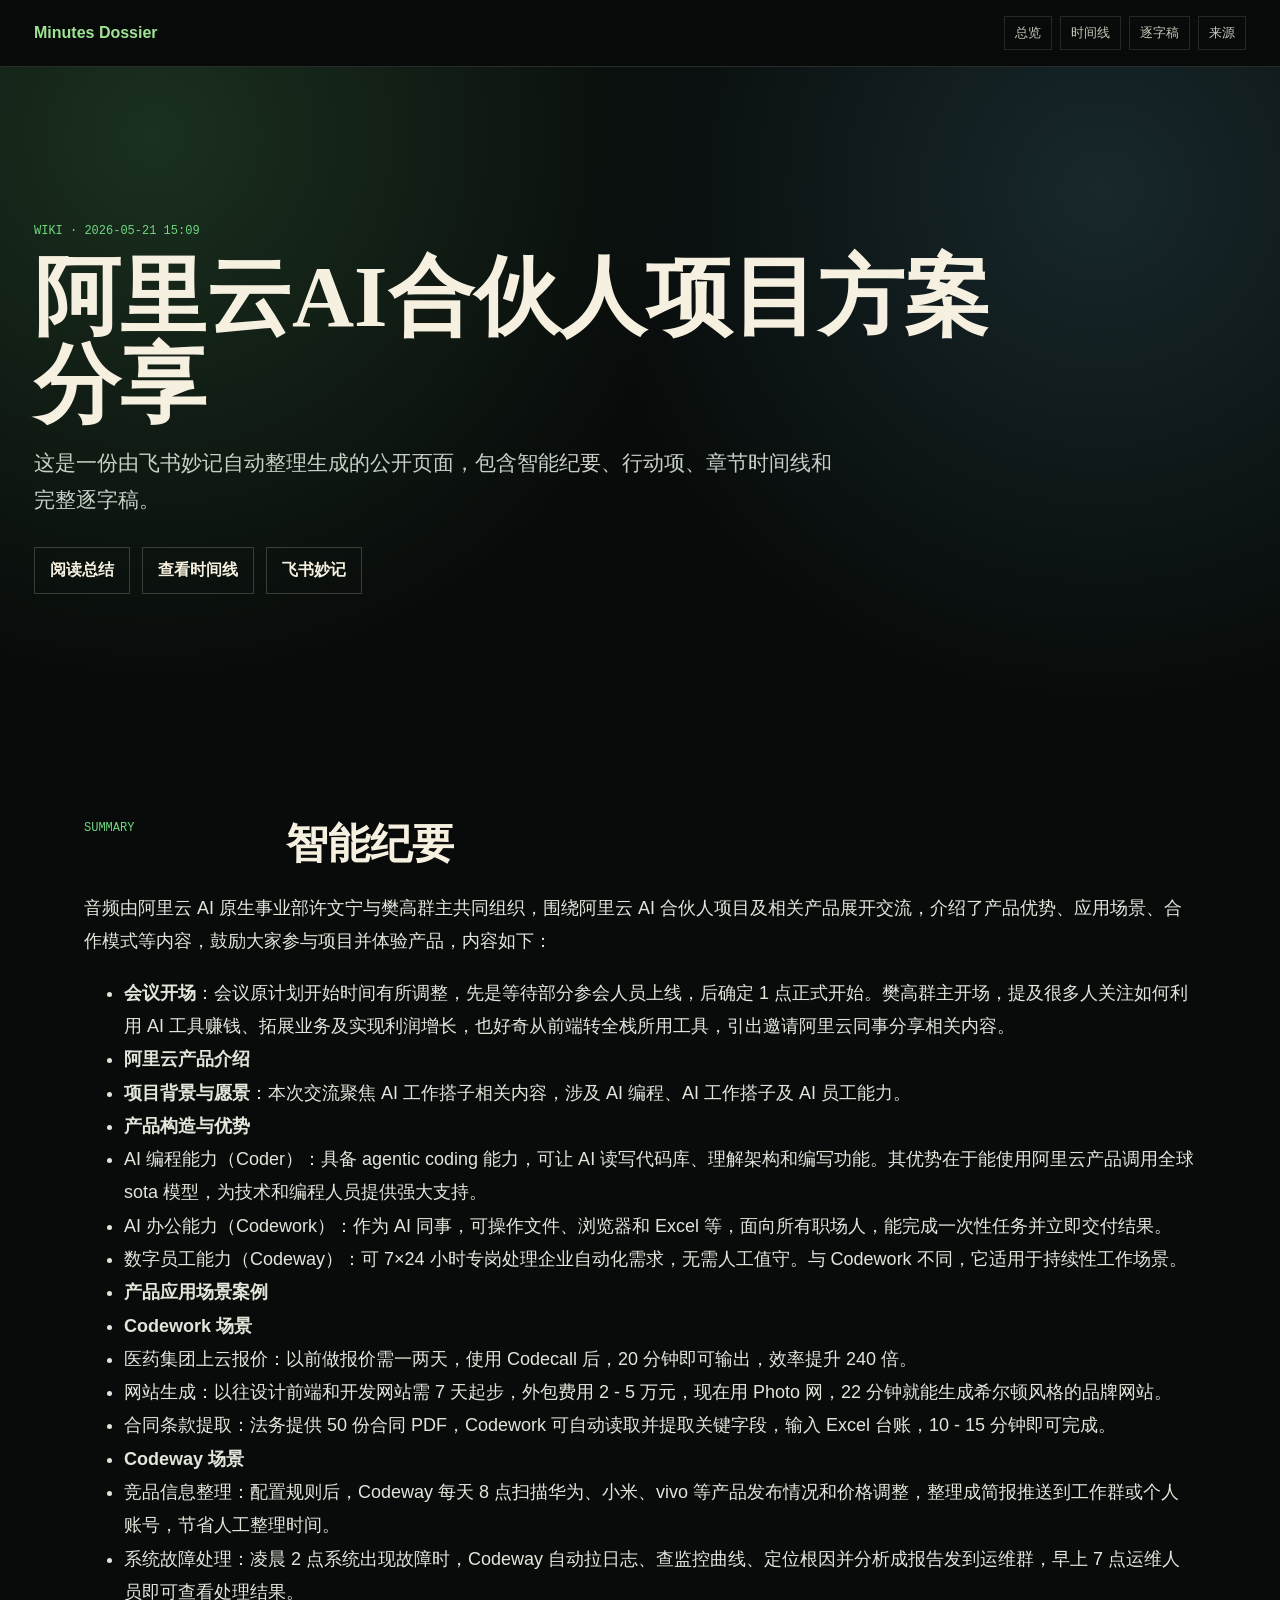
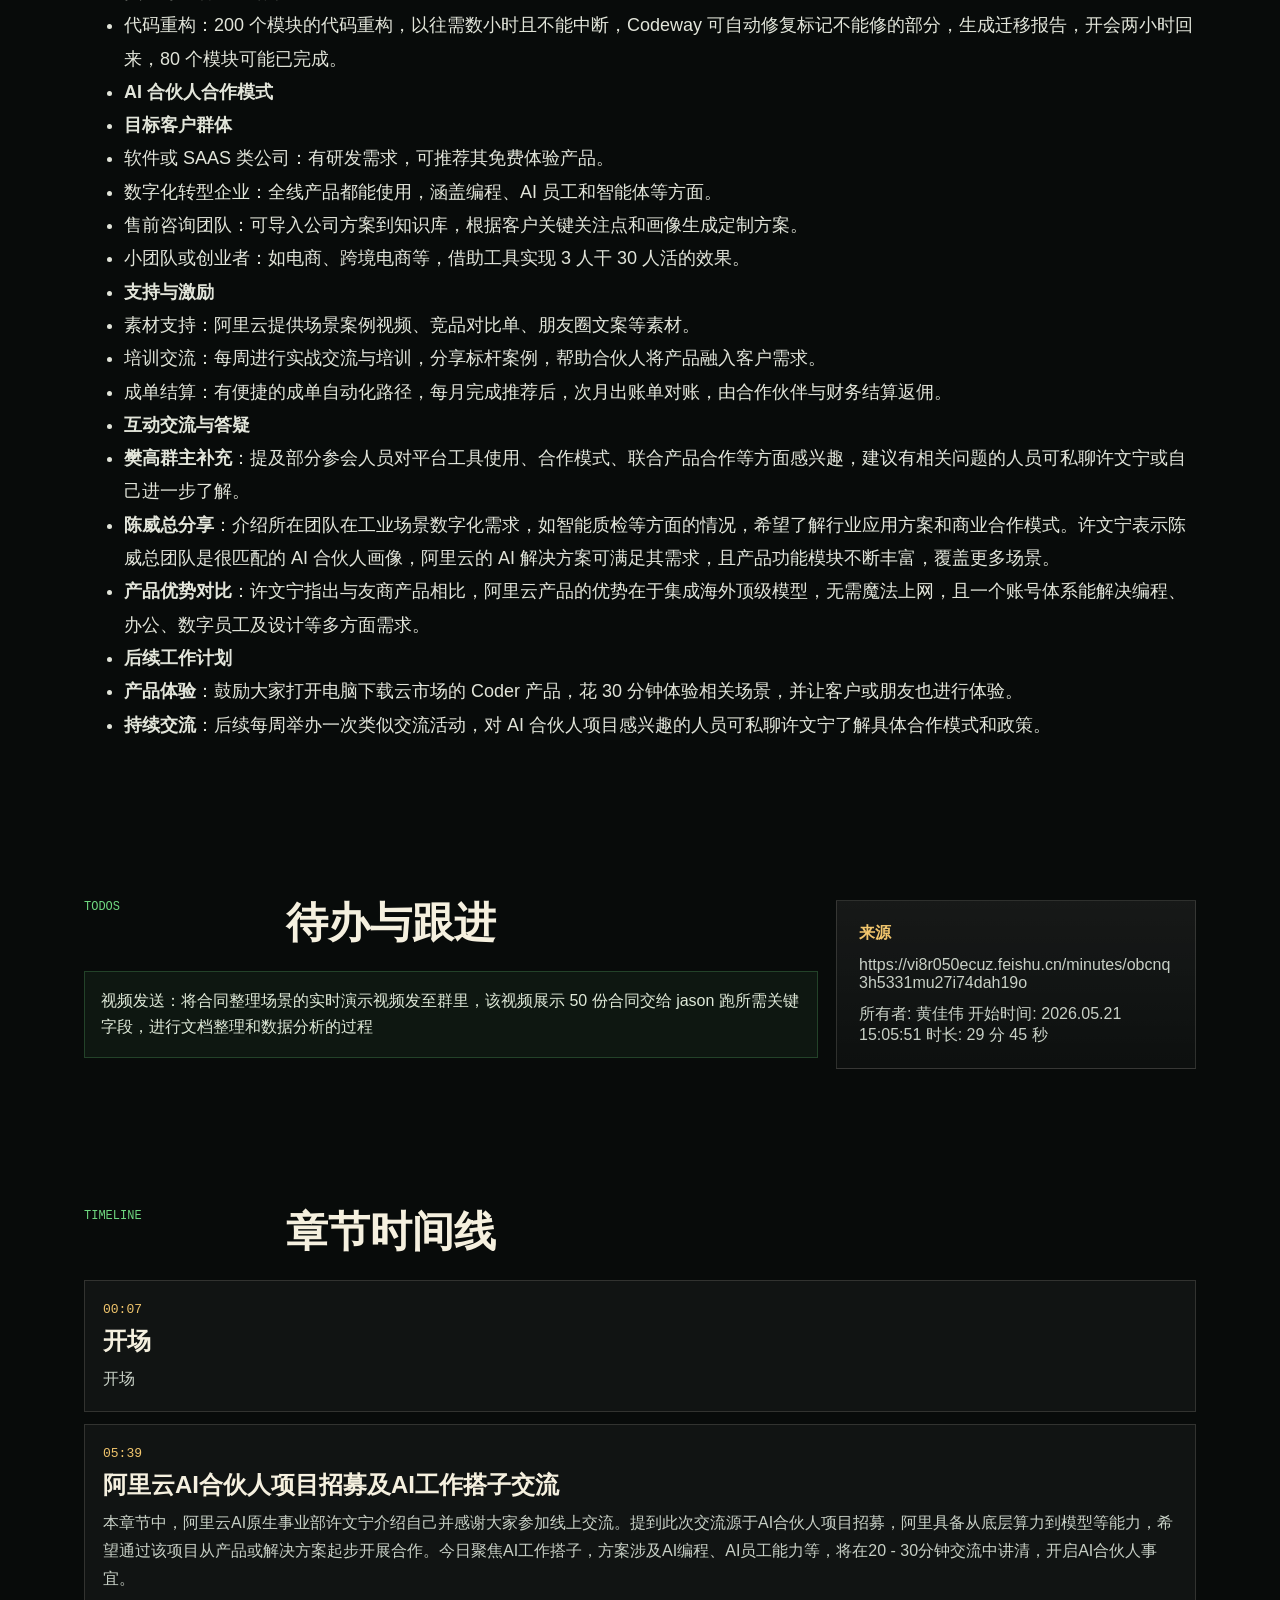
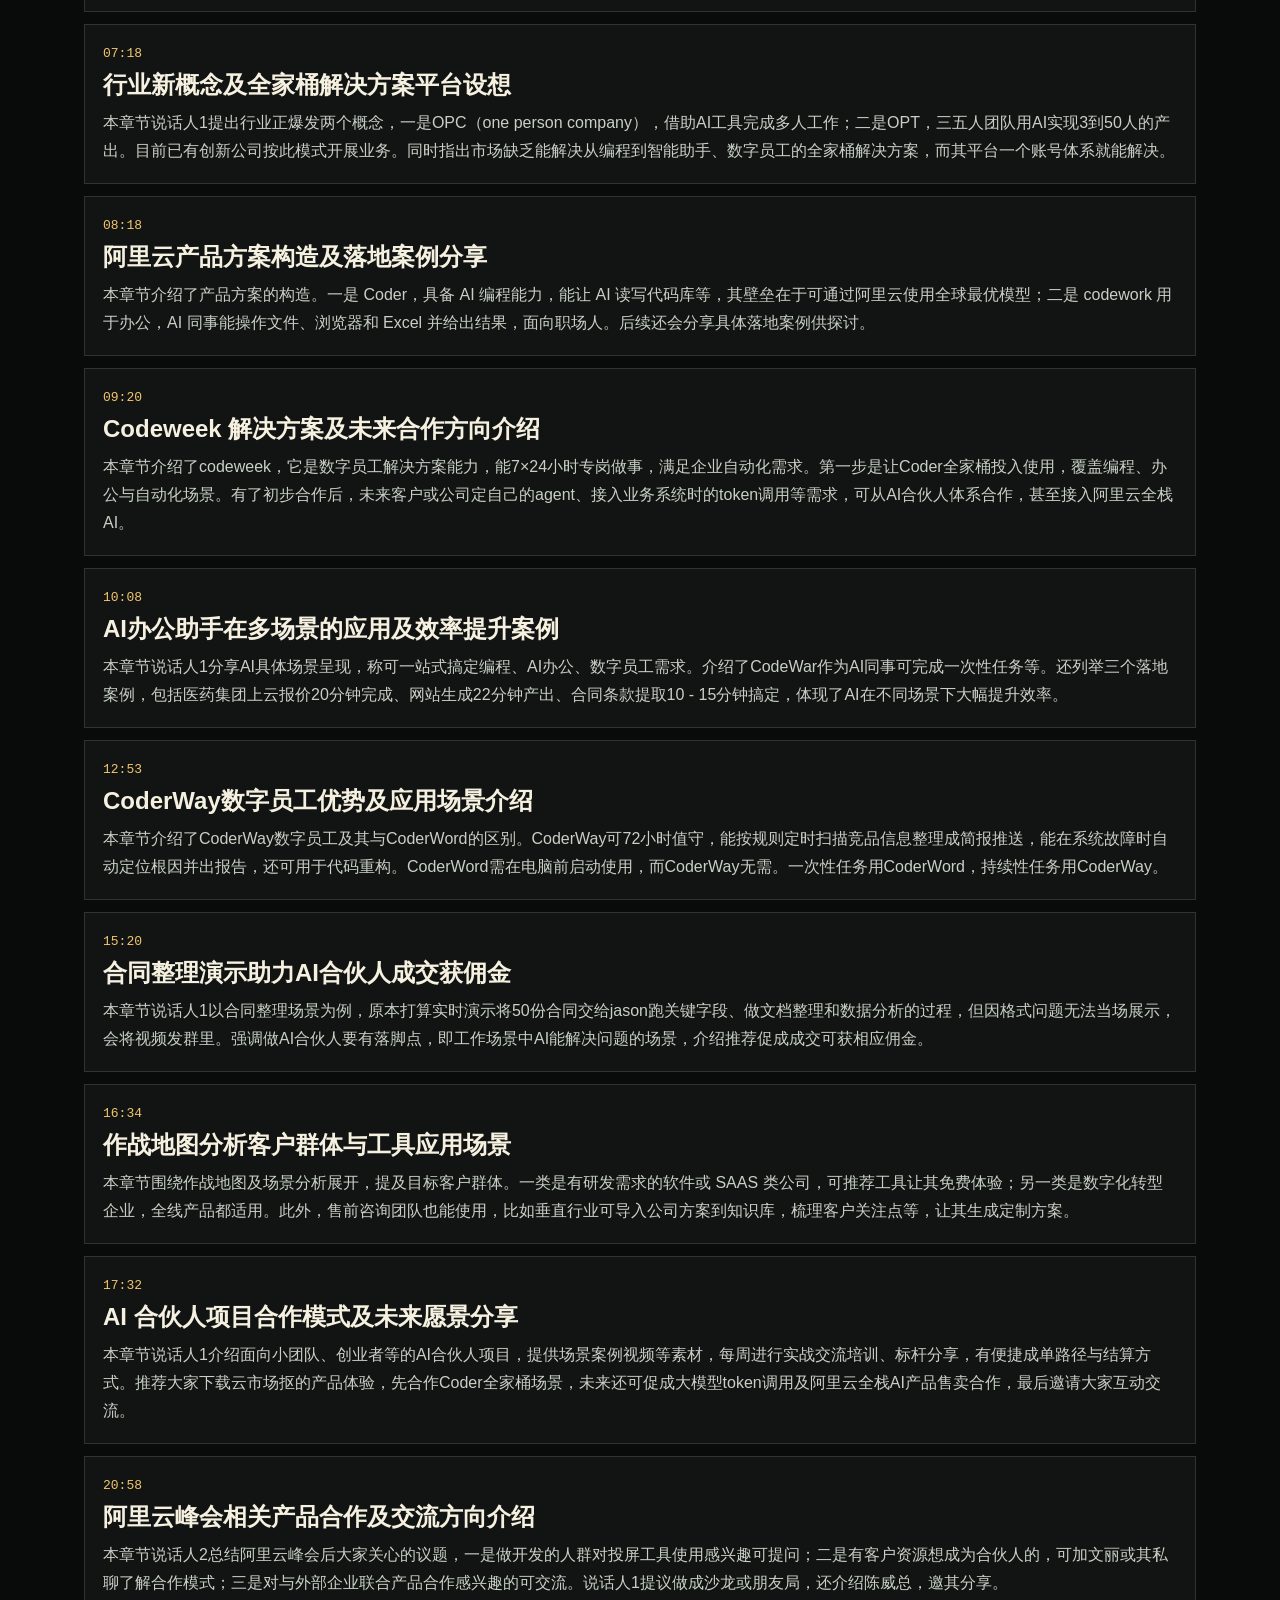
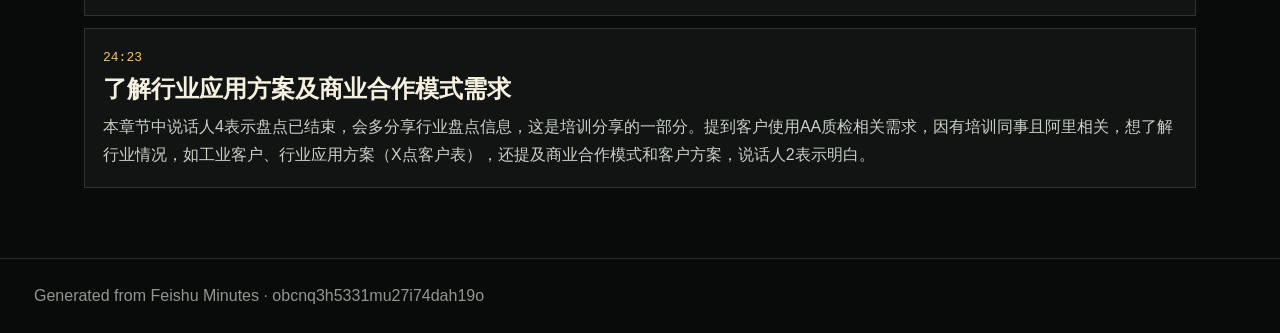
==== docs/index.html @ fd363ab6 "Build Feishu minutes page" ====
<!doctype html>
<html lang="zh-CN">
<head>
  <meta charset="utf-8">
  <meta name="viewport" content="width=device-width, initial-scale=1">
  <title>阿里云AI合伙人项目方案分享</title>
  <meta name="description" content="阿里云AI合伙人项目方案分享 飞书妙记自动公开整理页">
  <link rel="stylesheet" href="assets.css">
</head>
<body>
  <header class="topbar">
    <a class="brand" href="index.html">Minutes Dossier</a>
    <nav><a href="index.html">总览</a><a href="timeline.html">时间线</a><a href="transcript.html">逐字稿</a><a href="sources.html">来源</a></nav>
  </header>
  <main>
    <section class="hero">
      <p class="eyebrow">wiki · 2026-05-21 15:09</p>
      <h1>阿里云AI合伙人项目方案分享</h1>
      <p class="lede">这是一份由飞书妙记自动整理生成的公开页面，包含智能纪要、行动项、章节时间线和完整逐字稿。</p>
      <div class="hero-actions">
        <a href="#summary">阅读总结</a>
        <a href="#timeline">查看时间线</a>
        <a href="https://vi8r050ecuz.feishu.cn/minutes/obcnq3h5331mu27i74dah19o" target="_blank" rel="noopener noreferrer">飞书妙记</a>
      </div>
    </section>
    <section class="section" id="summary">
      <div class="section-head"><p>Summary</p><h2>智能纪要</h2></div>
      <article class="prose"><p>音频由阿里云 AI 原生事业部许文宁与樊高群主共同组织，围绕阿里云 AI 合伙人项目及相关产品展开交流，介绍了产品优势、应用场景、合作模式等内容，鼓励大家参与项目并体验产品，内容如下：</p>
<ul>
<li><strong>会议开场</strong>：会议原计划开始时间有所调整，先是等待部分参会人员上线，后确定 1 点正式开始。樊高群主开场，提及很多人关注如何利用 AI 工具赚钱、拓展业务及实现利润增长，也好奇从前端转全栈所用工具，引出邀请阿里云同事分享相关内容。</li>
<li><strong>阿里云产品介绍</strong></li>
<li><strong>项目背景与愿景</strong>：本次交流聚焦 AI 工作搭子相关内容，涉及 AI 编程、AI 工作搭子及 AI 员工能力。</li>
<li><strong>产品构造与优势</strong></li>
<li>AI 编程能力（Coder）：具备 agentic coding 能力，可让 AI 读写代码库、理解架构和编写功能。其优势在于能使用阿里云产品调用全球 sota 模型，为技术和编程人员提供强大支持。</li>
<li>AI 办公能力（Codework）：作为 AI 同事，可操作文件、浏览器和 Excel 等，面向所有职场人，能完成一次性任务并立即交付结果。</li>
<li>数字员工能力（Codeway）：可 7×24 小时专岗处理企业自动化需求，无需人工值守。与 Codework 不同，它适用于持续性工作场景。</li>
<li><strong>产品应用场景案例</strong></li>
<li><strong>Codework 场景</strong></li>
<li>医药集团上云报价：以前做报价需一两天，使用 Codecall 后，20 分钟即可输出，效率提升 240 倍。</li>
<li>网站生成：以往设计前端和开发网站需 7 天起步，外包费用 2 - 5 万元，现在用 Photo 网，22 分钟就能生成希尔顿风格的品牌网站。</li>
<li>合同条款提取：法务提供 50 份合同 PDF，Codework 可自动读取并提取关键字段，输入 Excel 台账，10 - 15 分钟即可完成。</li>
<li><strong>Codeway 场景</strong></li>
<li>竞品信息整理：配置规则后，Codeway 每天 8 点扫描华为、小米、vivo 等产品发布情况和价格调整，整理成简报推送到工作群或个人账号，节省人工整理时间。</li>
<li>系统故障处理：凌晨 2 点系统出现故障时，Codeway 自动拉日志、查监控曲线、定位根因并分析成报告发到运维群，早上 7 点运维人员即可查看处理结果。</li>
<li>代码重构：200 个模块的代码重构，以往需数小时且不能中断，Codeway 可自动修复标记不能修的部分，生成迁移报告，开会两小时回来，80 个模块可能已完成。</li>
<li><strong>AI 合伙人合作模式</strong></li>
<li><strong>目标客户群体</strong></li>
<li>软件或 SAAS 类公司：有研发需求，可推荐其免费体验产品。</li>
<li>数字化转型企业：全线产品都能使用，涵盖编程、AI 员工和智能体等方面。</li>
<li>售前咨询团队：可导入公司方案到知识库，根据客户关键关注点和画像生成定制方案。</li>
<li>小团队或创业者：如电商、跨境电商等，借助工具实现 3 人干 30 人活的效果。</li>
<li><strong>支持与激励</strong></li>
<li>素材支持：阿里云提供场景案例视频、竞品对比单、朋友圈文案等素材。</li>
<li>培训交流：每周进行实战交流与培训，分享标杆案例，帮助合伙人将产品融入客户需求。</li>
<li>成单结算：有便捷的成单自动化路径，每月完成推荐后，次月出账单对账，由合作伙伴与财务结算返佣。</li>
<li><strong>互动交流与答疑</strong></li>
<li><strong>樊高群主补充</strong>：提及部分参会人员对平台工具使用、合作模式、联合产品合作等方面感兴趣，建议有相关问题的人员可私聊许文宁或自己进一步了解。</li>
<li><strong>陈威总分享</strong>：介绍所在团队在工业场景数字化需求，如智能质检等方面的情况，希望了解行业应用方案和商业合作模式。许文宁表示陈威总团队是很匹配的 AI 合伙人画像，阿里云的 AI 解决方案可满足其需求，且产品功能模块不断丰富，覆盖更多场景。</li>
<li><strong>产品优势对比</strong>：许文宁指出与友商产品相比，阿里云产品的优势在于集成海外顶级模型，无需魔法上网，且一个账号体系能解决编程、办公、数字员工及设计等多方面需求。</li>
<li><strong>后续工作计划</strong></li>
<li><strong>产品体验</strong>：鼓励大家打开电脑下载云市场的 Coder 产品，花 30 分钟体验相关场景，并让客户或朋友也进行体验。</li>
<li><strong>持续交流</strong>：后续每周举办一次类似交流活动，对 AI 合伙人项目感兴趣的人员可私聊许文宁了解具体合作模式和政策。</li>
</ul></article>
    </section>
    <section class="section split" id="actions">
      <div>
        <div class="section-head"><p>Todos</p><h2>待办与跟进</h2></div>
        <ul class="todo-list"><li>视频发送：将合同整理场景的实时演示视频发至群里，该视频展示 50 份合同交给 jason 跑所需关键字段，进行文档整理和数据分析的过程</li></ul>
      </div>
      <aside class="source-card">
        <b>来源</b>
        <span>https://vi8r050ecuz.feishu.cn/minutes/obcnq3h5331mu27i74dah19o</span>
        <span>所有者: 黄佳伟 开始时间: 2026.05.21 15:05:51 时长: 29 分 45 秒</span>
      </aside>
    </section>
    <section class="section" id="timeline">
      <div class="section-head"><p>Timeline</p><h2>章节时间线</h2></div>
      <div class="timeline"><article><span>00:07</span><h3>开场</h3><p>开场</p></article><article><span>05:39</span><h3>阿里云AI合伙人项目招募及AI工作搭子交流</h3><p>本章节中，阿里云AI原生事业部许文宁介绍自己并感谢大家参加线上交流。提到此次交流源于AI合伙人项目招募，阿里具备从底层算力到模型等能力，希望通过该项目从产品或解决方案起步开展合作。今日聚焦AI工作搭子，方案涉及AI编程、AI员工能力等，将在20 - 30分钟交流中讲清，开启AI合伙人事宜。</p></article><article><span>07:18</span><h3>行业新概念及全家桶解决方案平台设想</h3><p>本章节说话人1提出行业正爆发两个概念，一是OPC（one person company），借助AI工具完成多人工作；二是OPT，三五人团队用AI实现3到50人的产出。目前已有创新公司按此模式开展业务。同时指出市场缺乏能解决从编程到智能助手、数字员工的全家桶解决方案，而其平台一个账号体系就能解决。</p></article><article><span>08:18</span><h3>阿里云产品方案构造及落地案例分享</h3><p>本章节介绍了产品方案的构造。一是 Coder，具备 AI 编程能力，能让 AI 读写代码库等，其壁垒在于可通过阿里云使用全球最优模型；二是 codework 用于办公，AI 同事能操作文件、浏览器和 Excel 并给出结果，面向职场人。后续还会分享具体落地案例供探讨。</p></article><article><span>09:20</span><h3>Codeweek 解决方案及未来合作方向介绍</h3><p>本章节介绍了codeweek，它是数字员工解决方案能力，能7×24小时专岗做事，满足企业自动化需求。第一步是让Coder全家桶投入使用，覆盖编程、办公与自动化场景。有了初步合作后，未来客户或公司定自己的agent、接入业务系统时的token调用等需求，可从AI合伙人体系合作，甚至接入阿里云全栈AI。</p></article><article><span>10:08</span><h3>AI办公助手在多场景的应用及效率提升案例</h3><p>本章节说话人1分享AI具体场景呈现，称可一站式搞定编程、AI办公、数字员工需求。介绍了CodeWar作为AI同事可完成一次性任务等。还列举三个落地案例，包括医药集团上云报价20分钟完成、网站生成22分钟产出、合同条款提取10 - 15分钟搞定，体现了AI在不同场景下大幅提升效率。</p></article><article><span>12:53</span><h3>CoderWay数字员工优势及应用场景介绍</h3><p>本章节介绍了CoderWay数字员工及其与CoderWord的区别。CoderWay可72小时值守，能按规则定时扫描竞品信息整理成简报推送，能在系统故障时自动定位根因并出报告，还可用于代码重构。CoderWord需在电脑前启动使用，而CoderWay无需。一次性任务用CoderWord，持续性任务用CoderWay。</p></article><article><span>15:20</span><h3>合同整理演示助力AI合伙人成交获佣金</h3><p>本章节说话人1以合同整理场景为例，原本打算实时演示将50份合同交给jason跑关键字段、做文档整理和数据分析的过程，但因格式问题无法当场展示，会将视频发群里。强调做AI合伙人要有落脚点，即工作场景中AI能解决问题的场景，介绍推荐促成成交可获相应佣金。</p></article><article><span>16:34</span><h3>作战地图分析客户群体与工具应用场景</h3><p>本章节围绕作战地图及场景分析展开，提及目标客户群体。一类是有研发需求的软件或 SAAS 类公司，可推荐工具让其免费体验；另一类是数字化转型企业，全线产品都适用。此外，售前咨询团队也能使用，比如垂直行业可导入公司方案到知识库，梳理客户关注点等，让其生成定制方案。</p></article><article><span>17:32</span><h3>AI 合伙人项目合作模式及未来愿景分享</h3><p>本章节说话人1介绍面向小团队、创业者等的AI合伙人项目，提供场景案例视频等素材，每周进行实战交流培训、标杆分享，有便捷成单路径与结算方式。推荐大家下载云市场抠的产品体验，先合作Coder全家桶场景，未来还可促成大模型token调用及阿里云全栈AI产品售卖合作，最后邀请大家互动交流。</p></article><article><span>20:58</span><h3>阿里云峰会相关产品合作及交流方向介绍</h3><p>本章节说话人2总结阿里云峰会后大家关心的议题，一是做开发的人群对投屏工具使用感兴趣可提问；二是有客户资源想成为合伙人的，可加文丽或其私聊了解合作模式；三是对与外部企业联合产品合作感兴趣的可交流。说话人1提议做成沙龙或朋友局，还介绍陈威总，邀其分享。</p></article><article><span>24:23</span><h3>了解行业应用方案及商业合作模式需求</h3><p>本章节中说话人4表示盘点已结束，会多分享行业盘点信息，这是培训分享的一部分。提到客户使用AA质检相关需求，因有培训同事且阿里相关，想了解行业情况，如工业客户、行业应用方案（X点客户表），还提及商业合作模式和客户方案，说话人2表示明白。</p></article></div>
    </section>
    
  </main>
  <footer>Generated from Feishu Minutes · obcnq3h5331mu27i74dah19o</footer>
</body>
</html>
---- docs/assets.css ----
*{box-sizing:border-box}html{scroll-behavior:smooth}body{margin:0;background:#080b0a;color:#f5f0df;font-family:"Avenir Next","PingFang SC",sans-serif;letter-spacing:0;overflow-x:hidden}a{color:inherit;overflow-wrap:anywhere}p,h1,h2,h3{margin:0}.topbar{position:sticky;top:0;z-index:5;display:flex;justify-content:space-between;align-items:center;gap:16px;padding:16px 34px;border-bottom:1px solid rgba(245,240,223,.14);background:rgba(8,11,10,.82);backdrop-filter:blur(18px)}.brand{text-decoration:none;font-weight:900;color:#9ee493}.topbar nav{display:flex;gap:8px;flex-wrap:wrap}.topbar nav a{text-decoration:none;color:#c3c8b8;border:1px solid rgba(245,240,223,.12);padding:7px 10px;font-size:13px}.hero{min-height:76vh;display:grid;align-content:center;padding:76px 34px;background:radial-gradient(circle at 12% 10%,rgba(111,216,128,.18),transparent 34rem),radial-gradient(circle at 86% 18%,rgba(104,192,221,.16),transparent 32rem)}.hero.small{min-height:auto;padding-bottom:36px}.eyebrow,.section-head p{font-family:Menlo,Consolas,monospace;color:#6fd880;text-transform:uppercase;font-size:12px}.hero h1{max-width:1000px;font-family:Georgia,"Songti SC",serif;font-size:clamp(42px,8vw,86px);line-height:1.02;margin:16px 0}.lede{max-width:800px;color:#c8d0c6;font-size:21px;line-height:1.75}.hero-actions{display:flex;gap:12px;flex-wrap:wrap;margin-top:28px}.hero-actions a{border:1px solid rgba(245,240,223,.2);padding:12px 15px;text-decoration:none;font-weight:900}.section{padding:70px 34px;max-width:1180px;margin:0 auto;min-width:0}.section-head{display:grid;grid-template-columns:180px minmax(0,1fr);gap:22px;margin-bottom:24px}.section-head h2{font-family:Georgia,"Songti SC",serif;font-size:42px;line-height:1.12}.prose{font-size:18px;line-height:1.85;color:#e2e5da;overflow-wrap:anywhere}.prose p,.prose ul{margin:0 0 18px}.split{display:grid;grid-template-columns:minmax(0,1fr) minmax(0,360px);gap:18px}.source-card{border:1px solid rgba(245,240,223,.14);background:linear-gradient(180deg,rgba(255,255,255,.06),rgba(255,255,255,.02));padding:22px;display:grid;gap:12px;color:#c8d0c6;min-width:0;overflow-wrap:anywhere}.source-card.wide{margin-bottom:18px}.source-card b{color:#f2c66d}.todo-list{margin:0;padding:0;list-style:none;display:grid;gap:10px}.todo-list li,.empty{border:1px solid rgba(111,216,128,.22);background:rgba(111,216,128,.06);padding:16px;line-height:1.65;color:#dfe9d8;overflow-wrap:anywhere}.timeline{display:grid;gap:12px}.timeline article{border:1px solid rgba(245,240,223,.14);background:rgba(255,255,255,.035);padding:18px;min-width:0;overflow-wrap:anywhere}.timeline span{font-family:Menlo,Consolas,monospace;color:#f2c66d;font-size:13px}.timeline h3{font-size:24px;margin:8px 0}.timeline p{color:#c8d0c6;line-height:1.75}.transcript{white-space:pre-wrap;word-break:break-word;overflow-wrap:anywhere;border:1px solid rgba(245,240,223,.14);background:#050706;padding:22px;line-height:1.75;color:#dce4d7;max-height:none;overflow:auto;max-width:100%}footer{padding:28px 34px;border-top:1px solid rgba(245,240,223,.14);color:#8f978e;overflow-wrap:anywhere}@media(max-width:780px){.topbar{position:static;align-items:flex-start;flex-direction:column;padding:16px 20px}.hero,.section,footer{padding-left:20px;padding-right:20px}.section-head,.split{grid-template-columns:1fr}.section-head h2{font-size:32px}.lede{font-size:18px}}
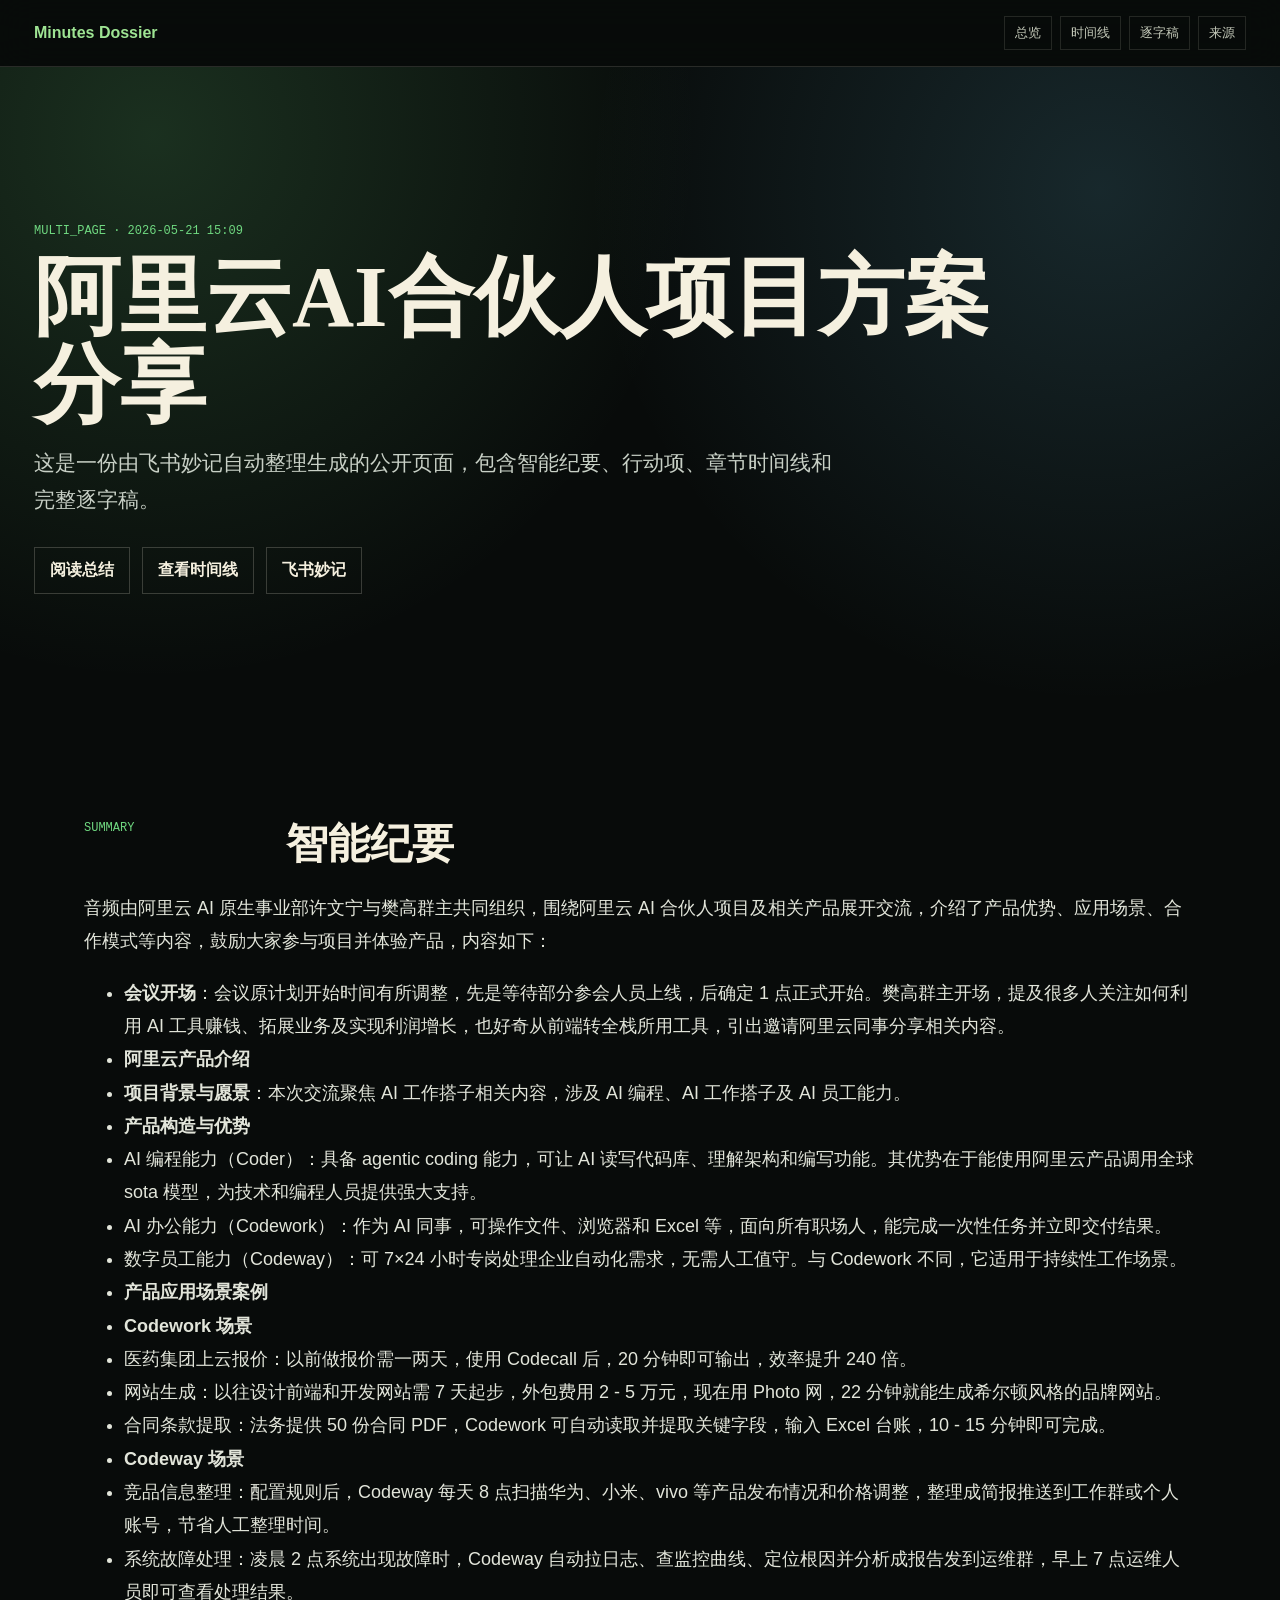
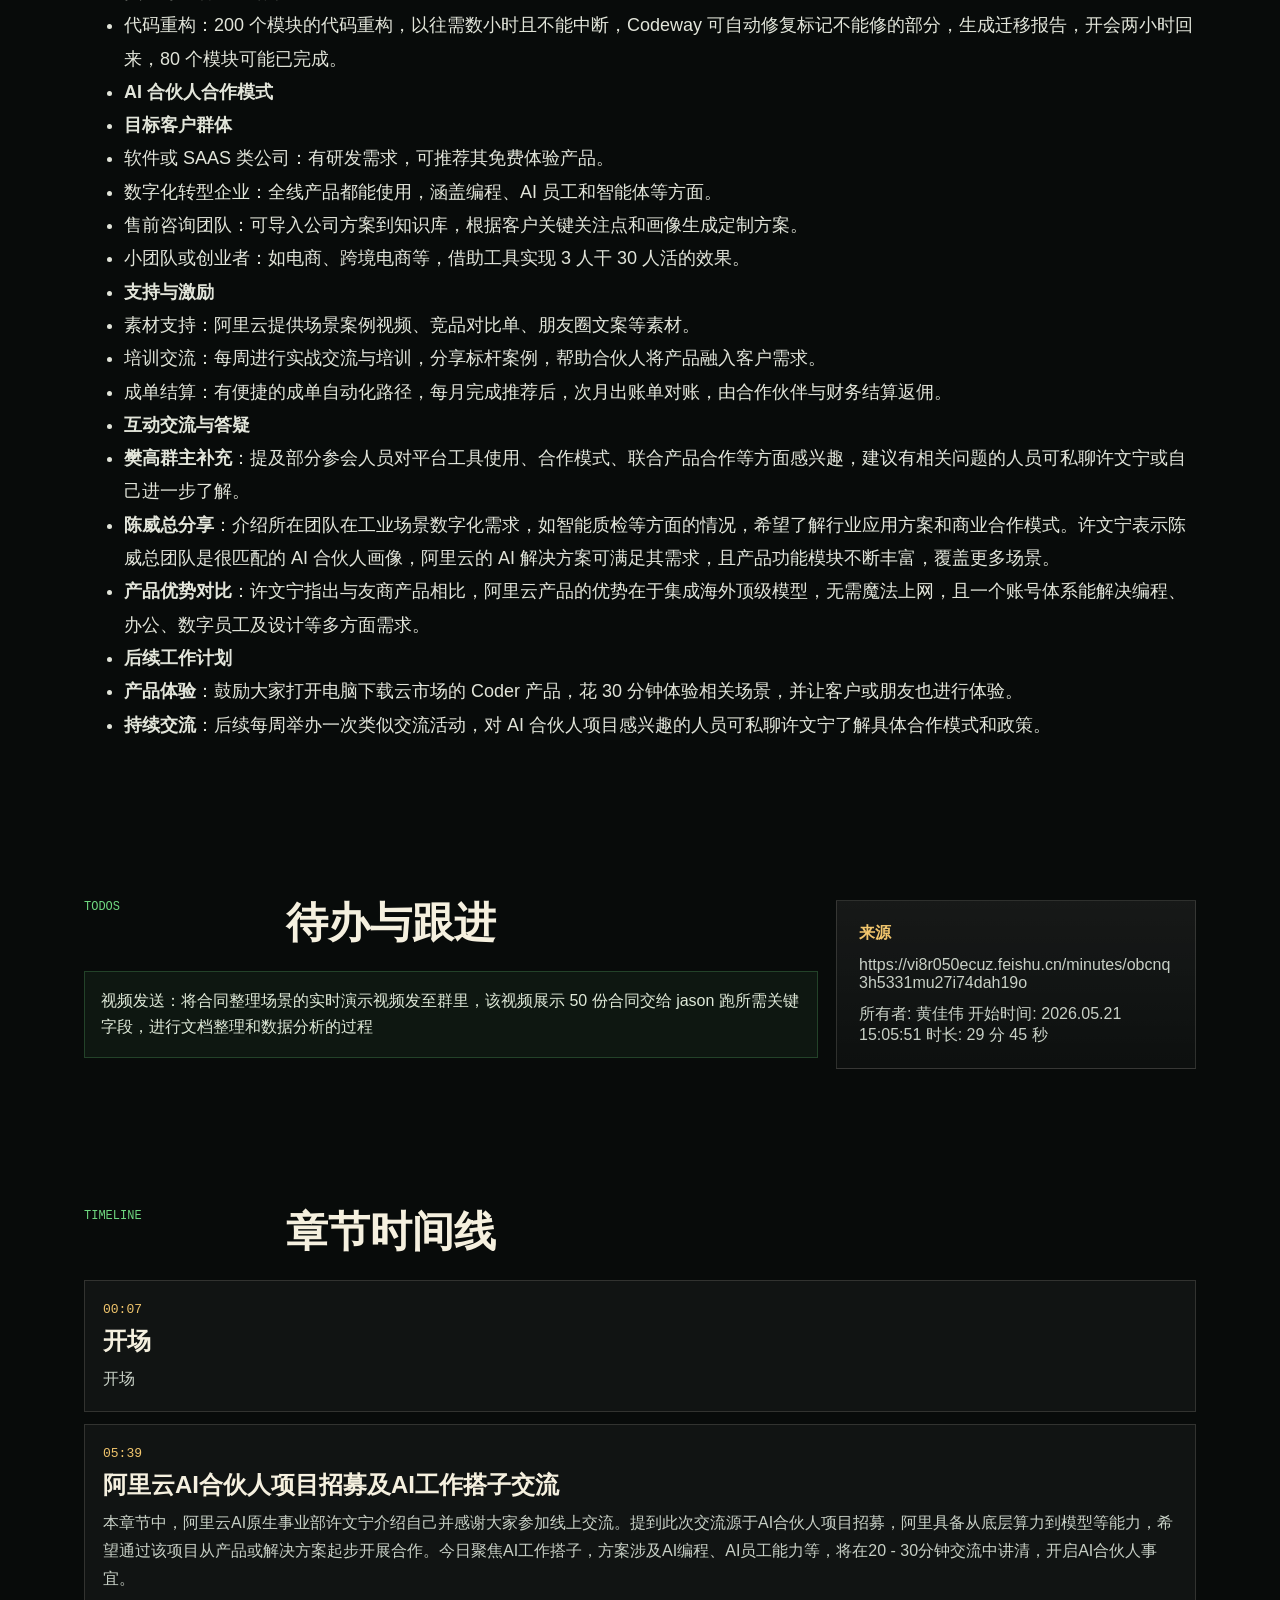
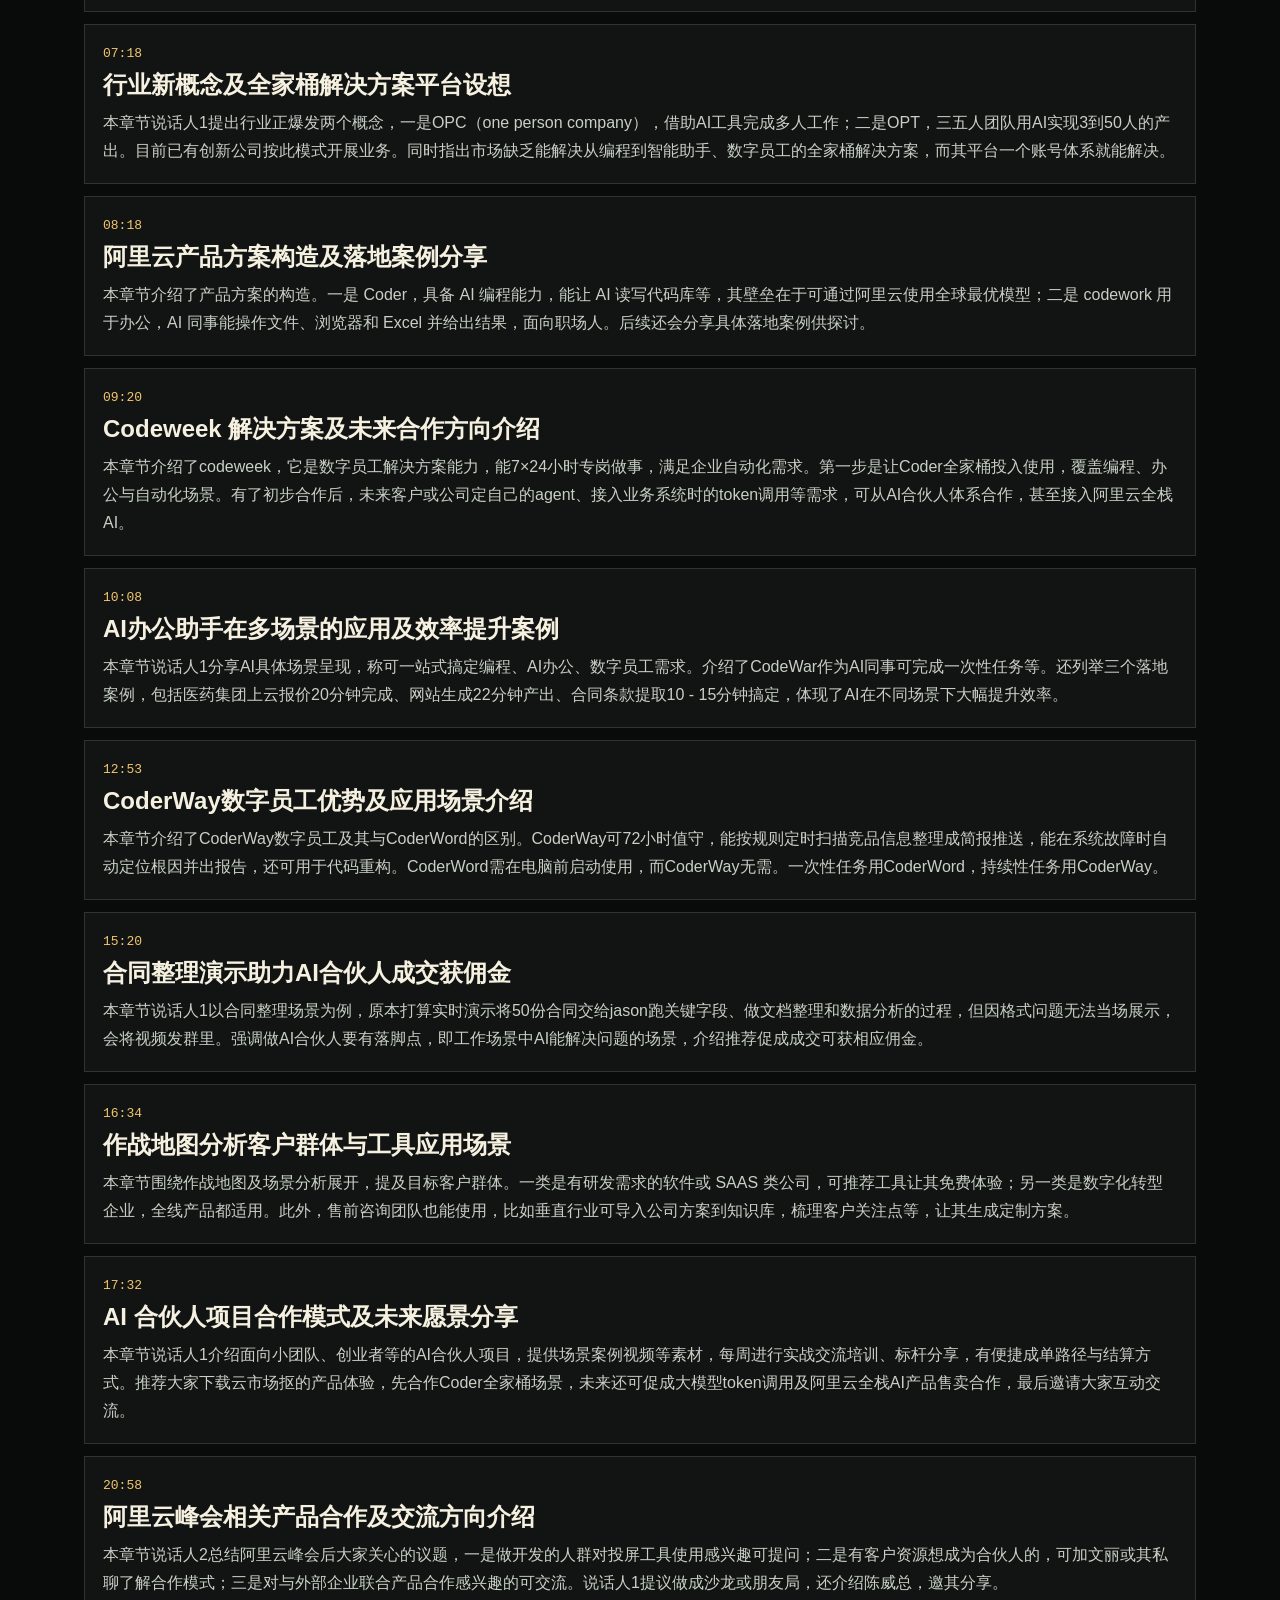
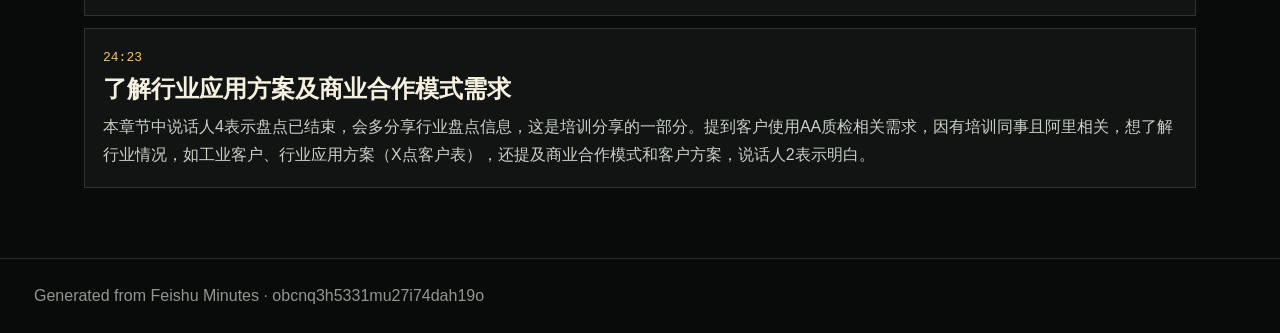
==== commit 32eab33d: "Build Feishu minutes page" ====
--- a/docs/index.html
+++ b/docs/index.html
@@ -14,7 +14,7 @@
   </header>
   <main>
     <section class="hero">
-      <p class="eyebrow">wiki · 2026-05-21 15:09</p>
+      <p class="eyebrow">multi_page · 2026-05-21 15:09</p>
       <h1>阿里云AI合伙人项目方案分享</h1>
       <p class="lede">这是一份由飞书妙记自动整理生成的公开页面，包含智能纪要、行动项、章节时间线和完整逐字稿。</p>
       <div class="hero-actions">
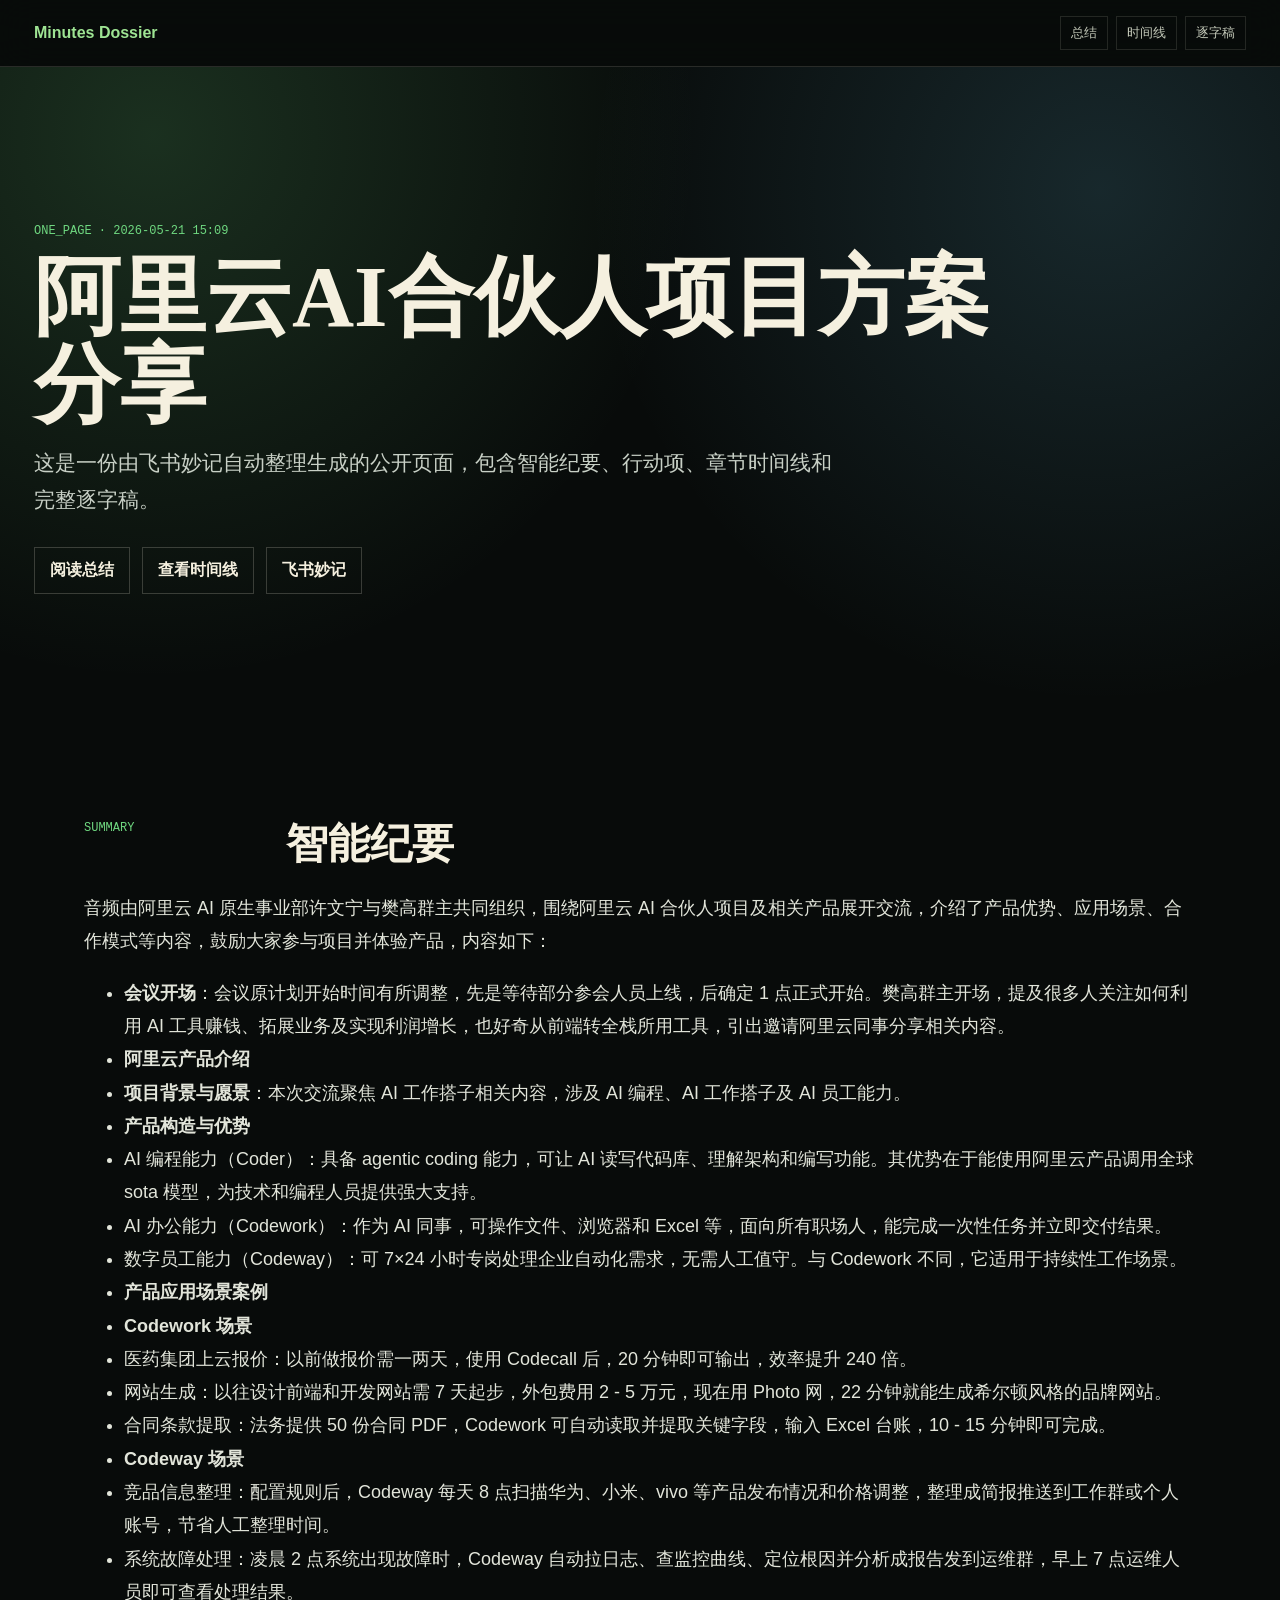
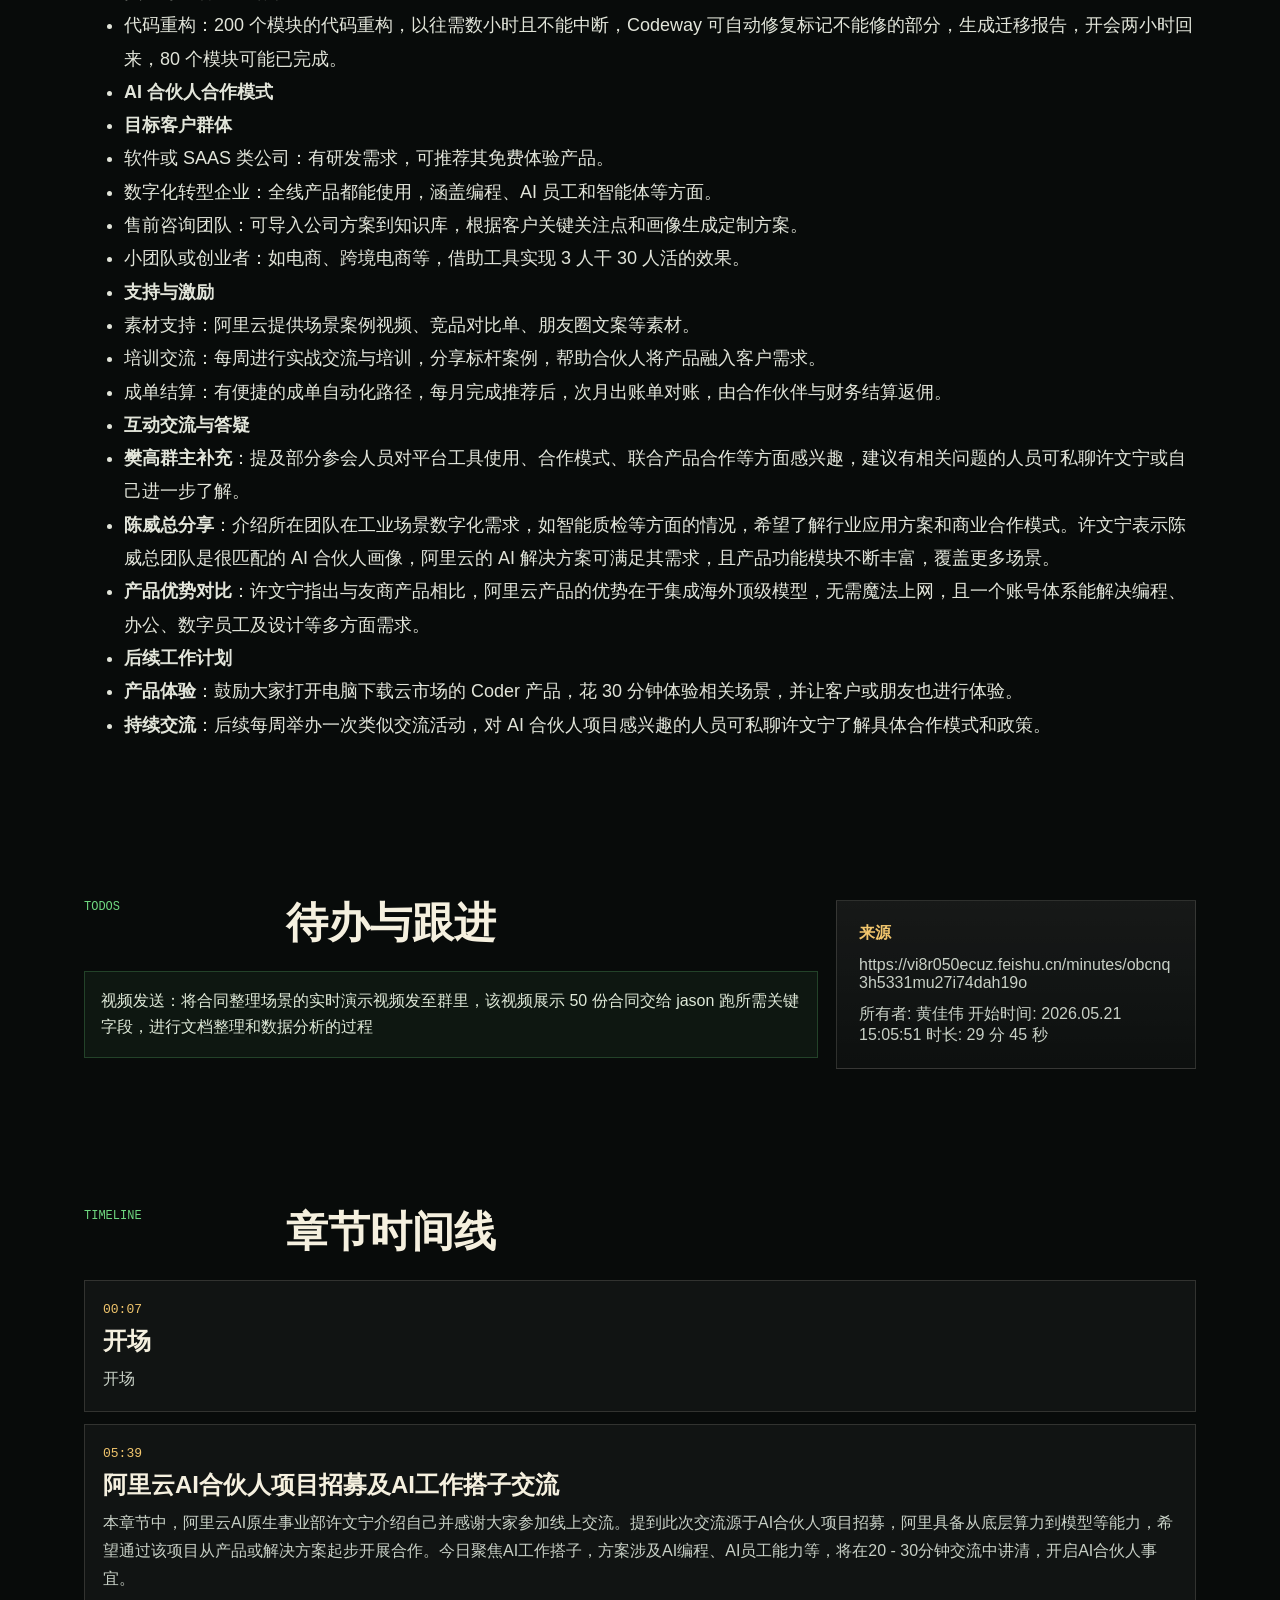
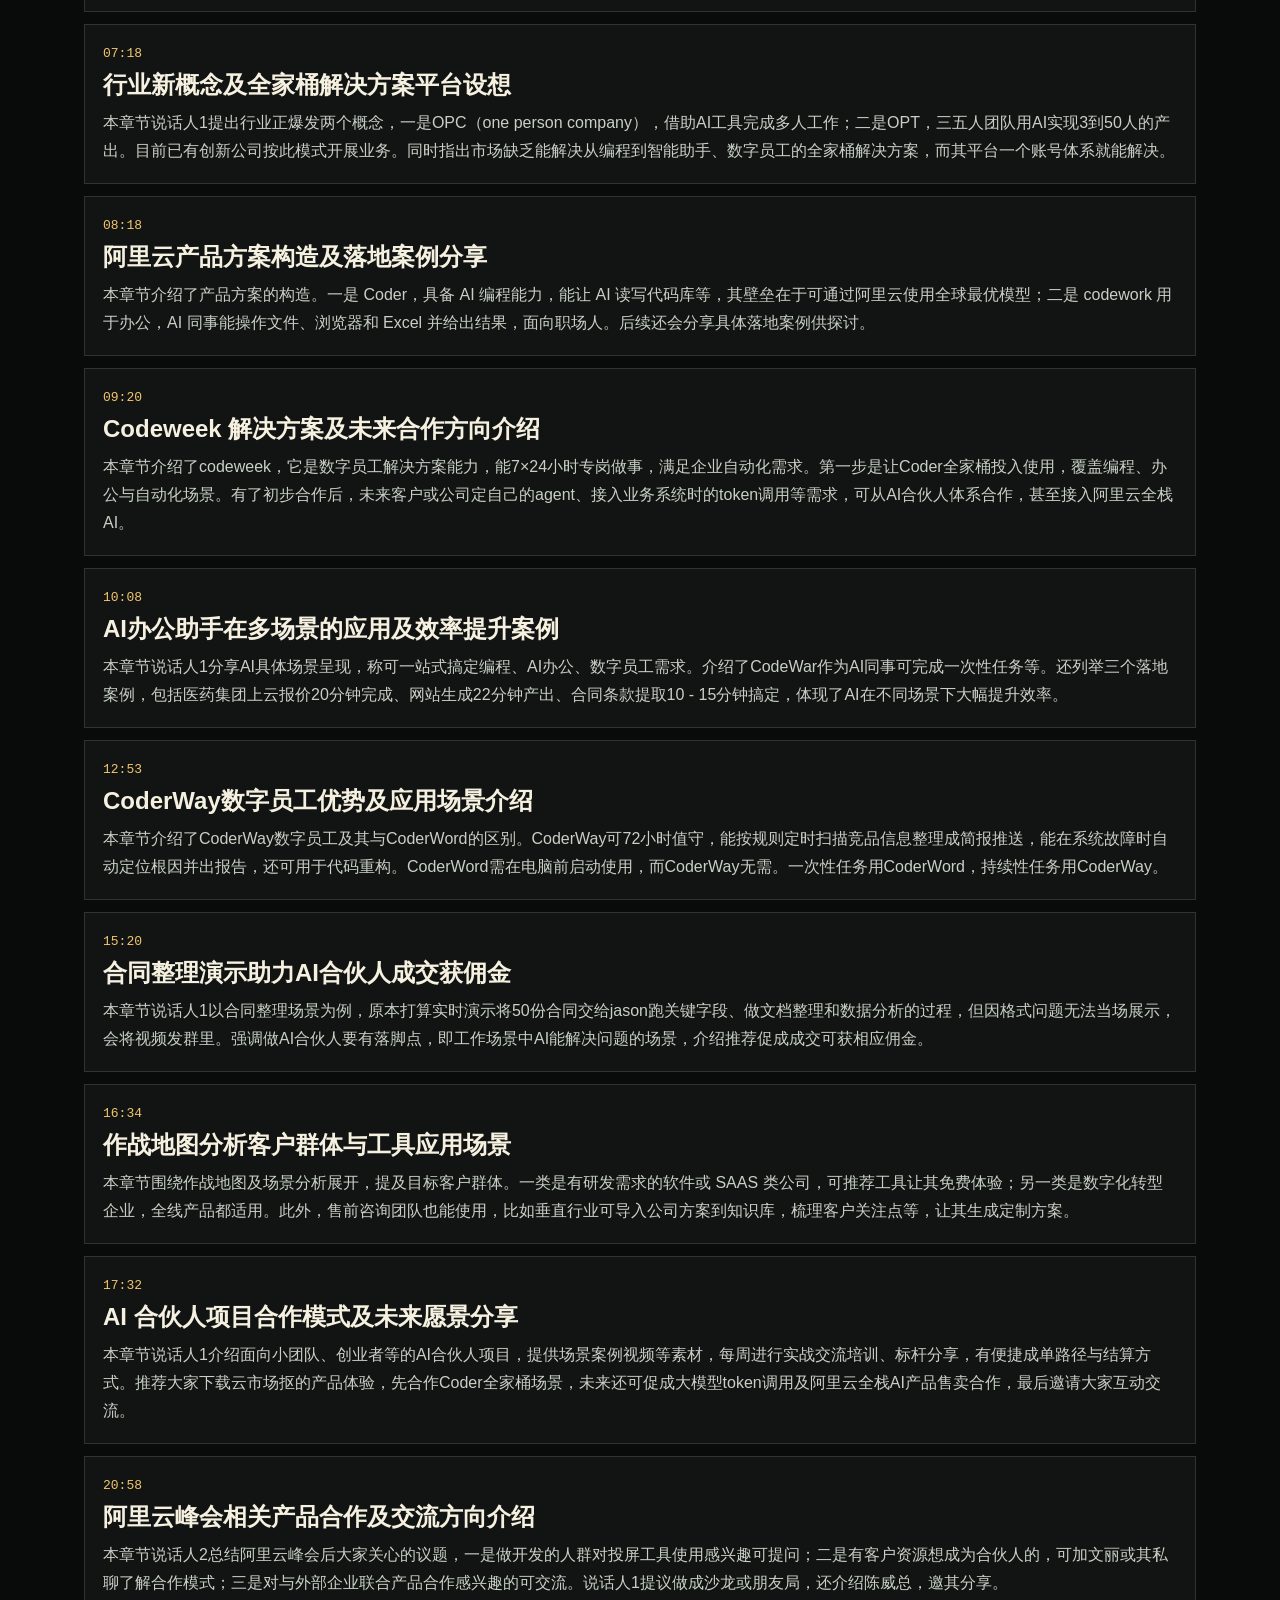
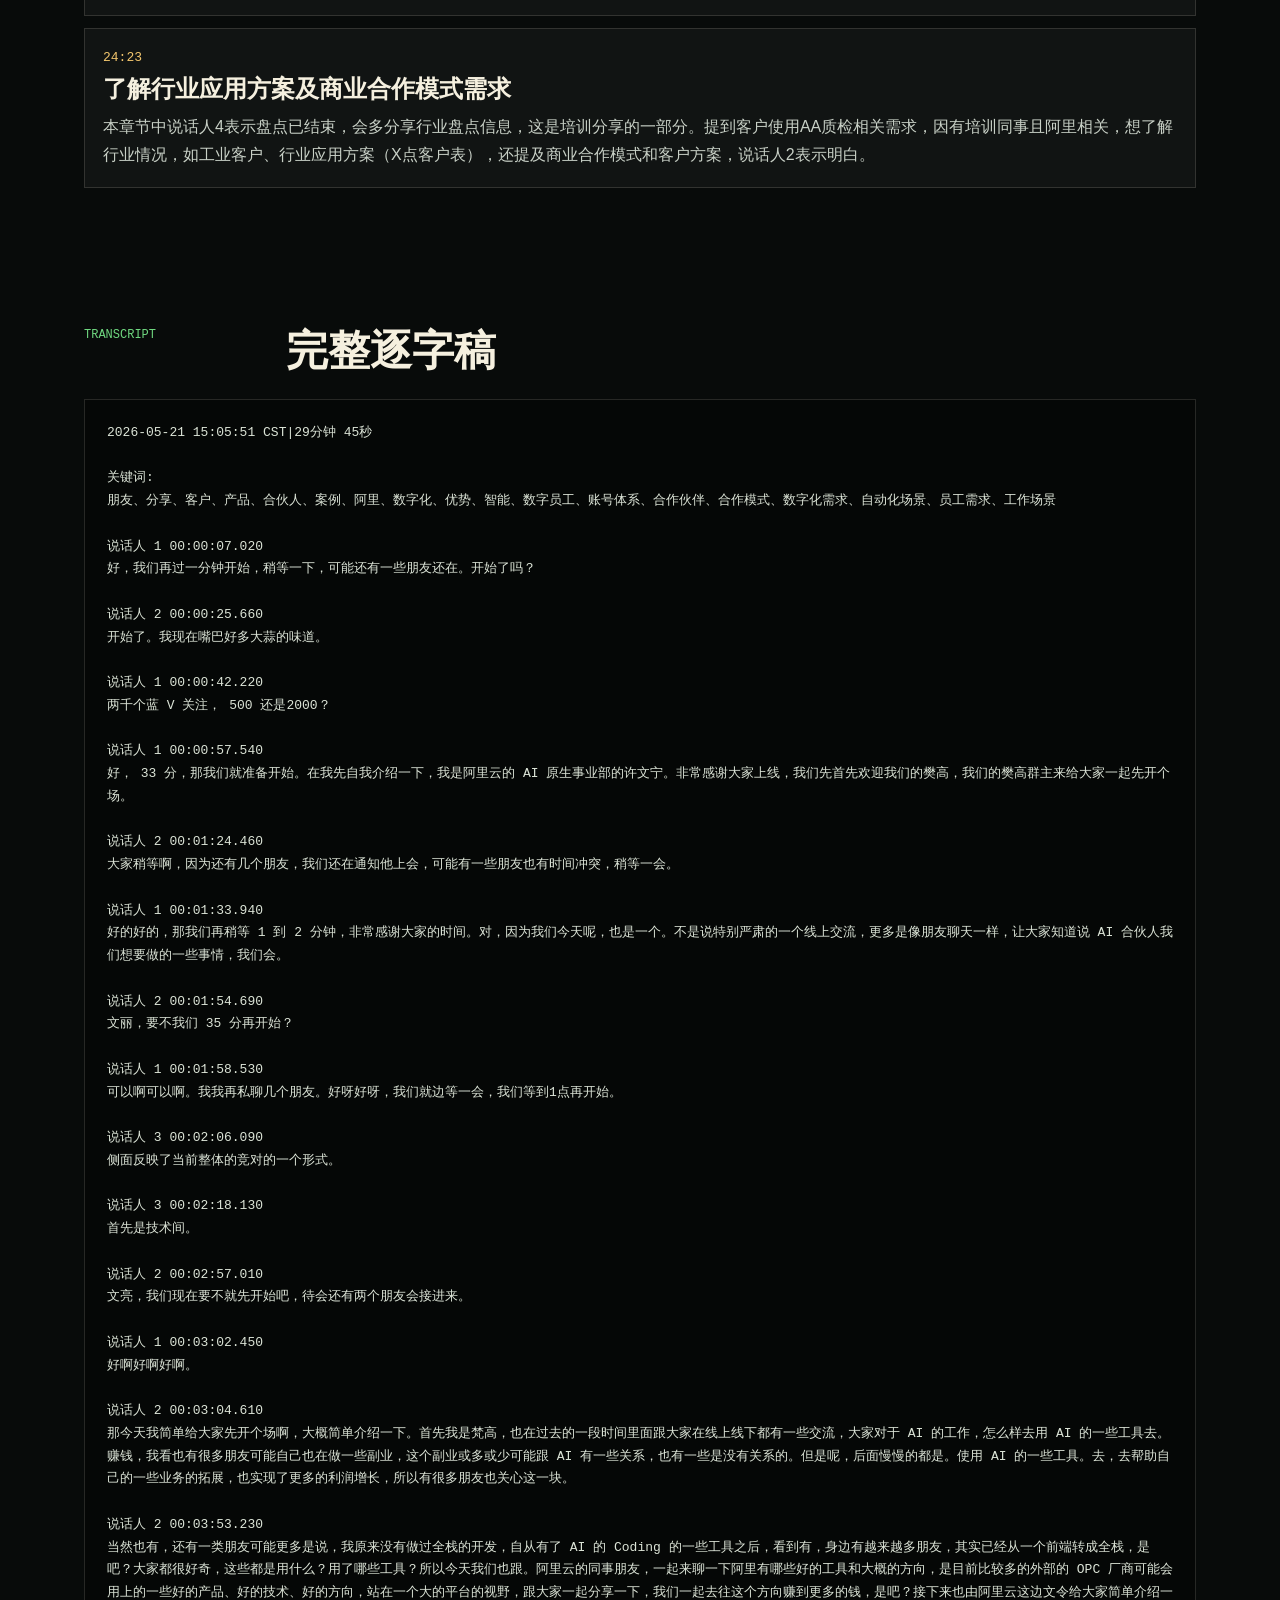
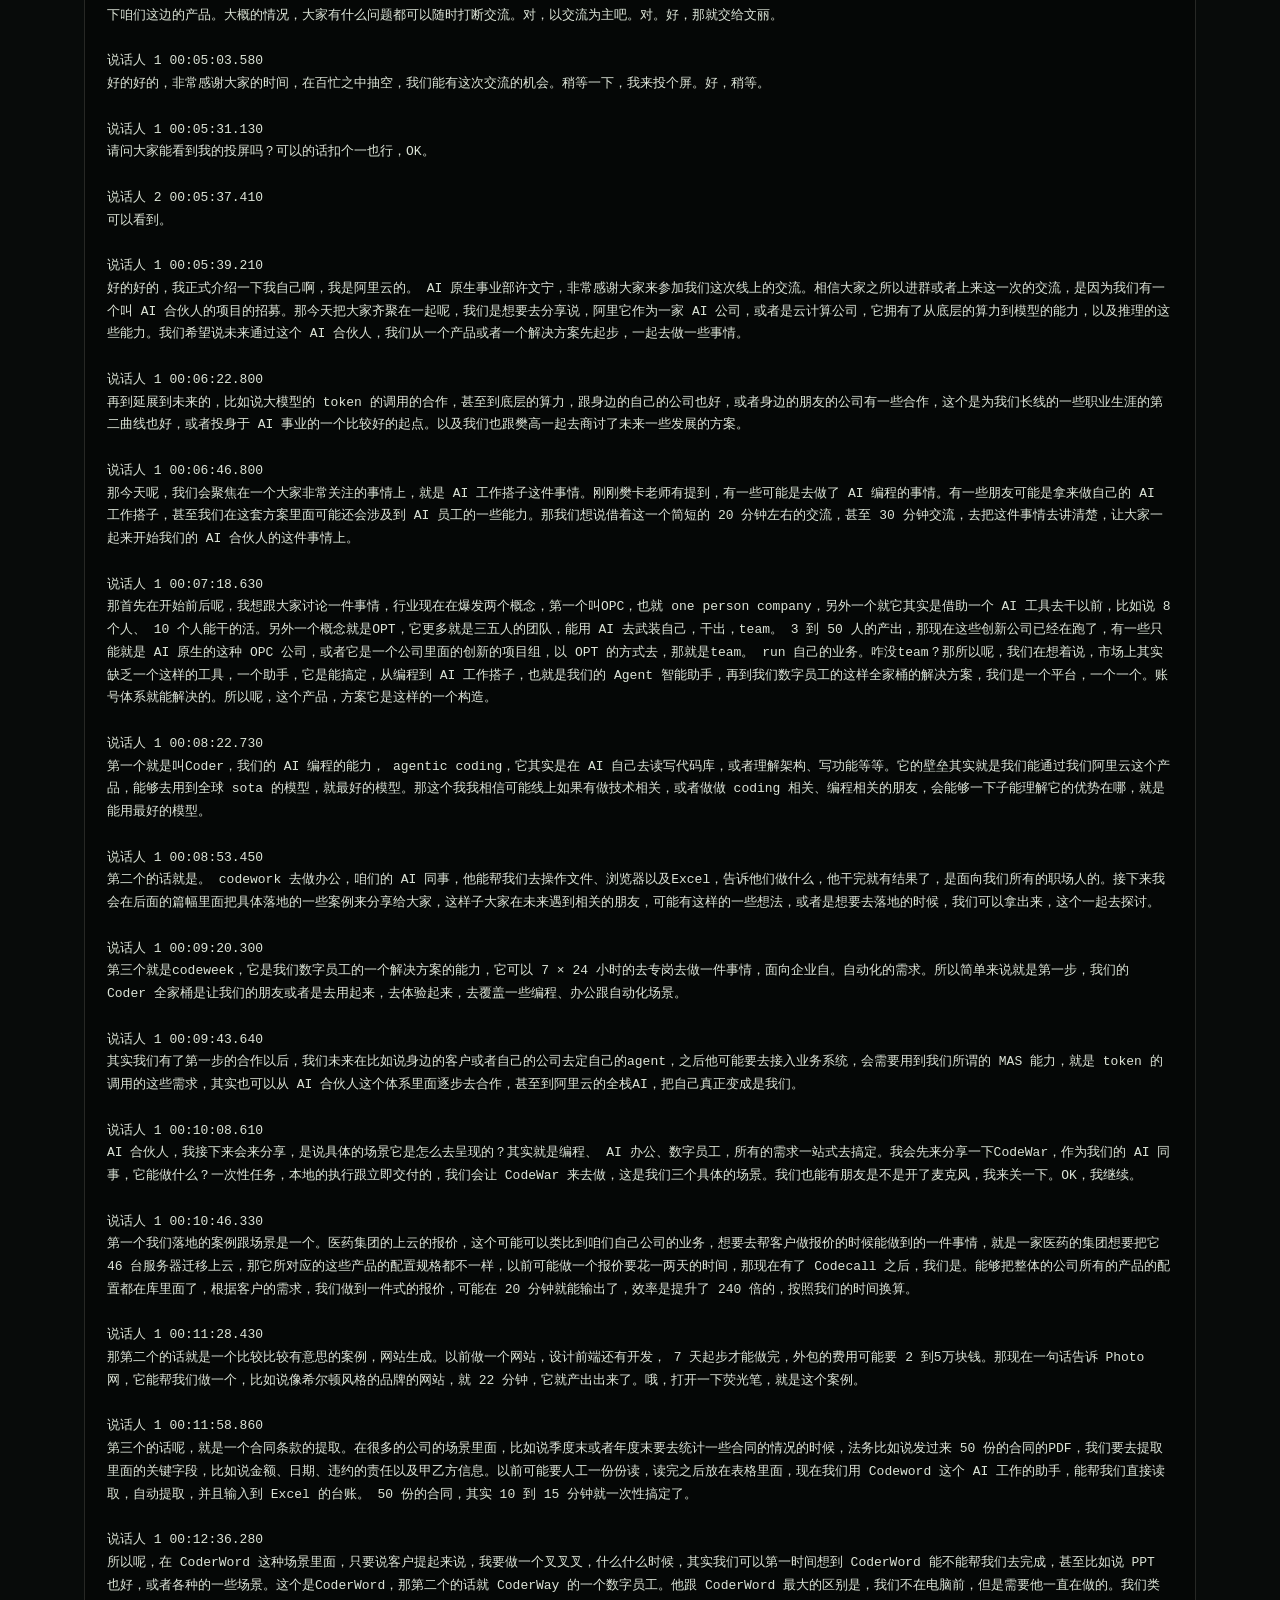
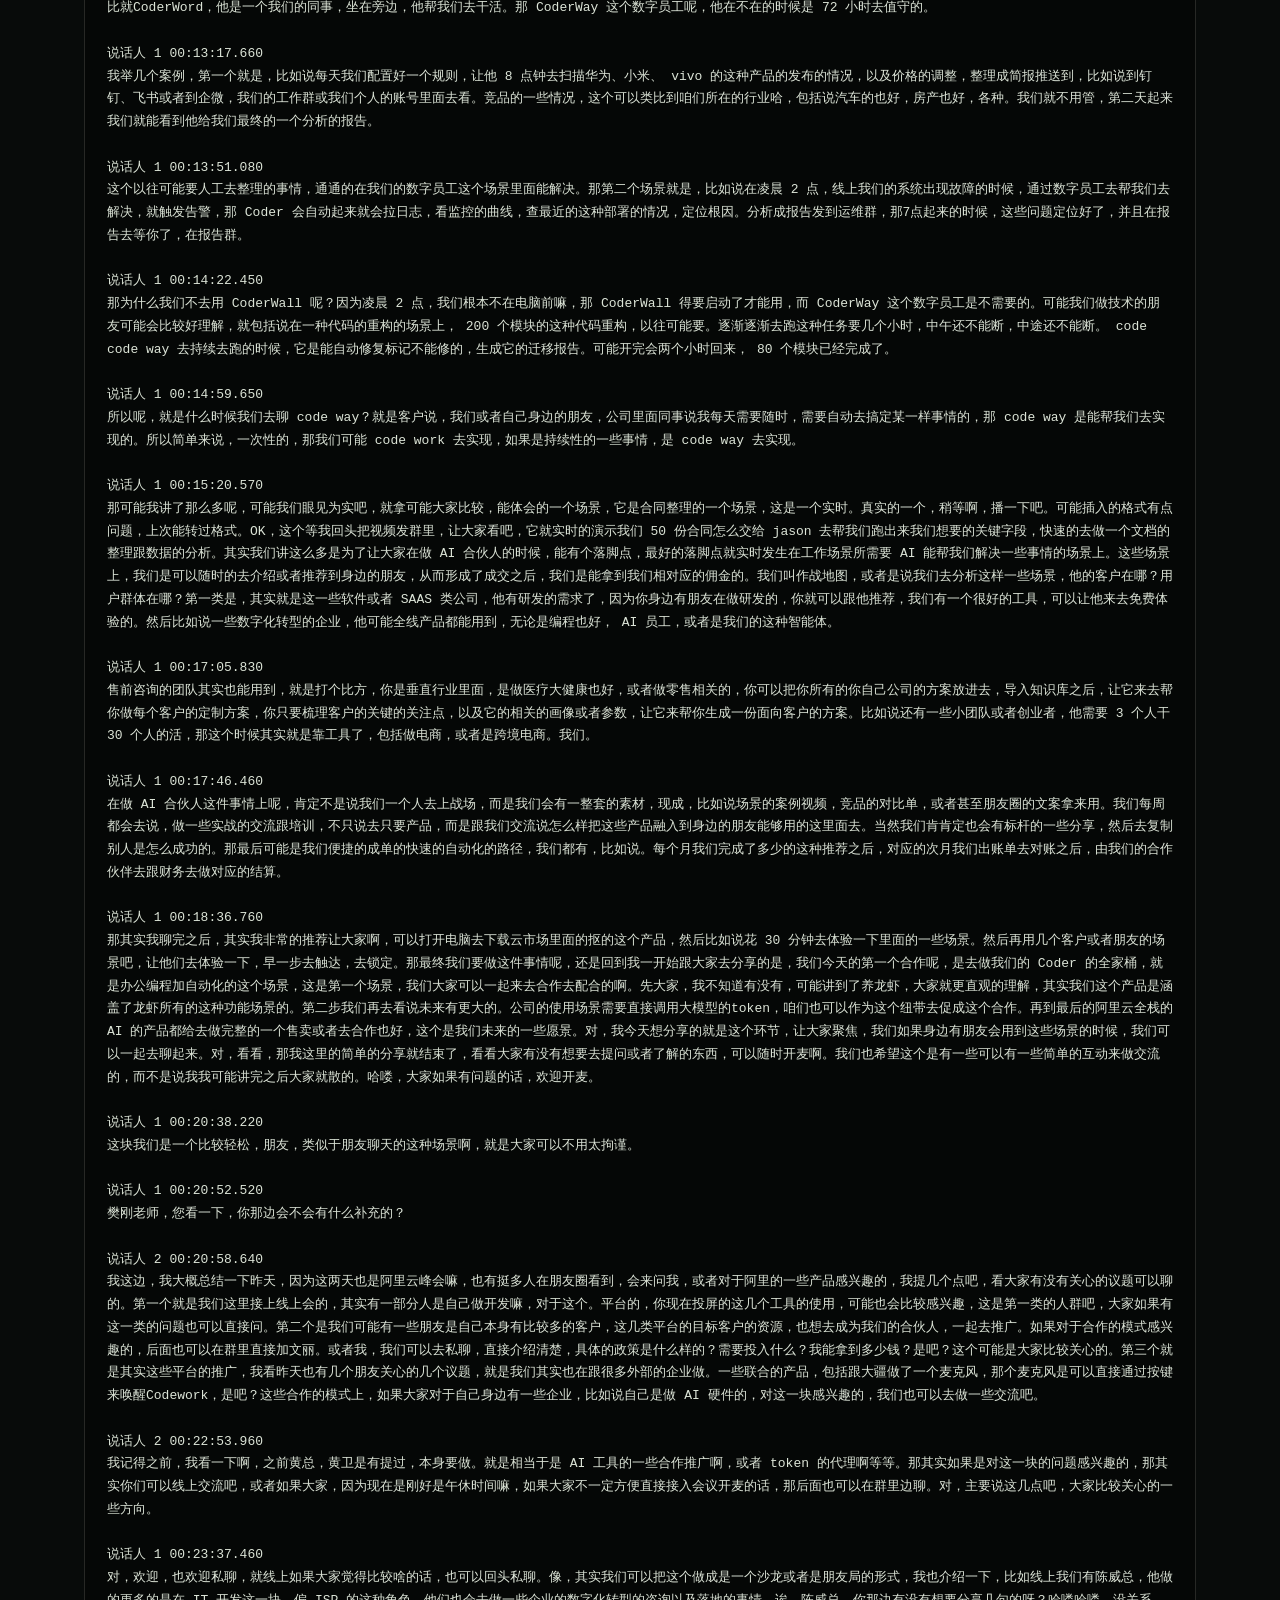
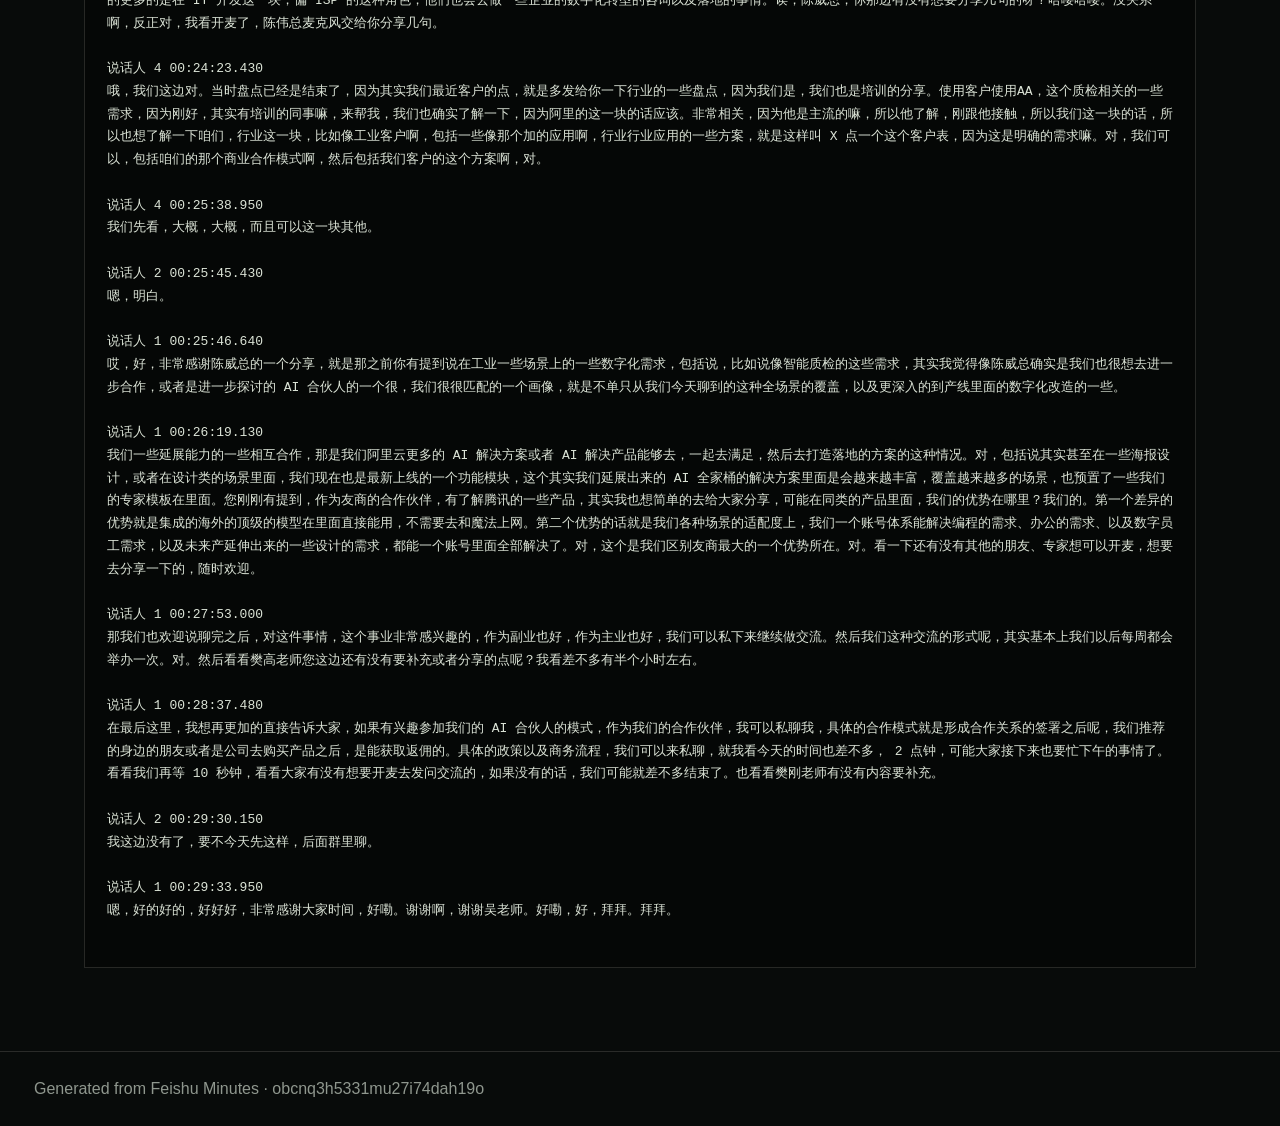
==== commit 284281e6: "Build Feishu minutes page" ====
--- a/docs/index.html
+++ b/docs/index.html
@@ -10,11 +10,11 @@
 <body>
   <header class="topbar">
     <a class="brand" href="index.html">Minutes Dossier</a>
-    <nav><a href="index.html">总览</a><a href="timeline.html">时间线</a><a href="transcript.html">逐字稿</a><a href="sources.html">来源</a></nav>
+    <nav><a href="#summary">总结</a><a href="#timeline">时间线</a><a href="#transcript">逐字稿</a></nav>
   </header>
   <main>
     <section class="hero">
-      <p class="eyebrow">multi_page · 2026-05-21 15:09</p>
+      <p class="eyebrow">one_page · 2026-05-21 15:09</p>
       <h1>阿里云AI合伙人项目方案分享</h1>
       <p class="lede">这是一份由飞书妙记自动整理生成的公开页面，包含智能纪要、行动项、章节时间线和完整逐字稿。</p>
       <div class="hero-actions">
@@ -78,6 +78,171 @@
       <div class="timeline"><article><span>00:07</span><h3>开场</h3><p>开场</p></article><article><span>05:39</span><h3>阿里云AI合伙人项目招募及AI工作搭子交流</h3><p>本章节中，阿里云AI原生事业部许文宁介绍自己并感谢大家参加线上交流。提到此次交流源于AI合伙人项目招募，阿里具备从底层算力到模型等能力，希望通过该项目从产品或解决方案起步开展合作。今日聚焦AI工作搭子，方案涉及AI编程、AI员工能力等，将在20 - 30分钟交流中讲清，开启AI合伙人事宜。</p></article><article><span>07:18</span><h3>行业新概念及全家桶解决方案平台设想</h3><p>本章节说话人1提出行业正爆发两个概念，一是OPC（one person company），借助AI工具完成多人工作；二是OPT，三五人团队用AI实现3到50人的产出。目前已有创新公司按此模式开展业务。同时指出市场缺乏能解决从编程到智能助手、数字员工的全家桶解决方案，而其平台一个账号体系就能解决。</p></article><article><span>08:18</span><h3>阿里云产品方案构造及落地案例分享</h3><p>本章节介绍了产品方案的构造。一是 Coder，具备 AI 编程能力，能让 AI 读写代码库等，其壁垒在于可通过阿里云使用全球最优模型；二是 codework 用于办公，AI 同事能操作文件、浏览器和 Excel 并给出结果，面向职场人。后续还会分享具体落地案例供探讨。</p></article><article><span>09:20</span><h3>Codeweek 解决方案及未来合作方向介绍</h3><p>本章节介绍了codeweek，它是数字员工解决方案能力，能7×24小时专岗做事，满足企业自动化需求。第一步是让Coder全家桶投入使用，覆盖编程、办公与自动化场景。有了初步合作后，未来客户或公司定自己的agent、接入业务系统时的token调用等需求，可从AI合伙人体系合作，甚至接入阿里云全栈AI。</p></article><article><span>10:08</span><h3>AI办公助手在多场景的应用及效率提升案例</h3><p>本章节说话人1分享AI具体场景呈现，称可一站式搞定编程、AI办公、数字员工需求。介绍了CodeWar作为AI同事可完成一次性任务等。还列举三个落地案例，包括医药集团上云报价20分钟完成、网站生成22分钟产出、合同条款提取10 - 15分钟搞定，体现了AI在不同场景下大幅提升效率。</p></article><article><span>12:53</span><h3>CoderWay数字员工优势及应用场景介绍</h3><p>本章节介绍了CoderWay数字员工及其与CoderWord的区别。CoderWay可72小时值守，能按规则定时扫描竞品信息整理成简报推送，能在系统故障时自动定位根因并出报告，还可用于代码重构。CoderWord需在电脑前启动使用，而CoderWay无需。一次性任务用CoderWord，持续性任务用CoderWay。</p></article><article><span>15:20</span><h3>合同整理演示助力AI合伙人成交获佣金</h3><p>本章节说话人1以合同整理场景为例，原本打算实时演示将50份合同交给jason跑关键字段、做文档整理和数据分析的过程，但因格式问题无法当场展示，会将视频发群里。强调做AI合伙人要有落脚点，即工作场景中AI能解决问题的场景，介绍推荐促成成交可获相应佣金。</p></article><article><span>16:34</span><h3>作战地图分析客户群体与工具应用场景</h3><p>本章节围绕作战地图及场景分析展开，提及目标客户群体。一类是有研发需求的软件或 SAAS 类公司，可推荐工具让其免费体验；另一类是数字化转型企业，全线产品都适用。此外，售前咨询团队也能使用，比如垂直行业可导入公司方案到知识库，梳理客户关注点等，让其生成定制方案。</p></article><article><span>17:32</span><h3>AI 合伙人项目合作模式及未来愿景分享</h3><p>本章节说话人1介绍面向小团队、创业者等的AI合伙人项目，提供场景案例视频等素材，每周进行实战交流培训、标杆分享，有便捷成单路径与结算方式。推荐大家下载云市场抠的产品体验，先合作Coder全家桶场景，未来还可促成大模型token调用及阿里云全栈AI产品售卖合作，最后邀请大家互动交流。</p></article><article><span>20:58</span><h3>阿里云峰会相关产品合作及交流方向介绍</h3><p>本章节说话人2总结阿里云峰会后大家关心的议题，一是做开发的人群对投屏工具使用感兴趣可提问；二是有客户资源想成为合伙人的，可加文丽或其私聊了解合作模式；三是对与外部企业联合产品合作感兴趣的可交流。说话人1提议做成沙龙或朋友局，还介绍陈威总，邀其分享。</p></article><article><span>24:23</span><h3>了解行业应用方案及商业合作模式需求</h3><p>本章节中说话人4表示盘点已结束，会多分享行业盘点信息，这是培训分享的一部分。提到客户使用AA质检相关需求，因有培训同事且阿里相关，想了解行业情况，如工业客户、行业应用方案（X点客户表），还提及商业合作模式和客户方案，说话人2表示明白。</p></article></div>
     </section>
     
+        <section class="section" id="transcript">
+          <div class="section-head"><p>Transcript</p><h2>完整逐字稿</h2></div>
+          <pre class="transcript">2026-05-21 15:05:51 CST|29分钟 45秒
+
+关键词:
+朋友、分享、客户、产品、合伙人、案例、阿里、数字化、优势、智能、数字员工、账号体系、合作伙伴、合作模式、数字化需求、自动化场景、员工需求、工作场景
+
+说话人 1 00:00:07.020 
+好，我们再过一分钟开始，稍等一下，可能还有一些朋友还在。开始了吗？
+
+说话人 2 00:00:25.660 
+开始了。我现在嘴巴好多大蒜的味道。
+
+说话人 1 00:00:42.220 
+两千个蓝 V 关注， 500 还是2000？
+
+说话人 1 00:00:57.540 
+好， 33 分，那我们就准备开始。在我先自我介绍一下，我是阿里云的 AI 原生事业部的许文宁。非常感谢大家上线，我们先首先欢迎我们的樊高，我们的樊高群主来给大家一起先开个场。
+
+说话人 2 00:01:24.460 
+大家稍等啊，因为还有几个朋友，我们还在通知他上会，可能有一些朋友也有时间冲突，稍等一会。
+
+说话人 1 00:01:33.940 
+好的好的，那我们再稍等 1 到 2 分钟，非常感谢大家的时间。对，因为我们今天呢，也是一个。不是说特别严肃的一个线上交流，更多是像朋友聊天一样，让大家知道说 AI 合伙人我们想要做的一些事情，我们会。
+
+说话人 2 00:01:54.690 
+文丽，要不我们 35 分再开始？
+
+说话人 1 00:01:58.530 
+可以啊可以啊。我我再私聊几个朋友。好呀好呀，我们就边等一会，我们等到1点再开始。
+
+说话人 3 00:02:06.090 
+侧面反映了当前整体的竞对的一个形式。
+
+说话人 3 00:02:18.130 
+首先是技术间。
+
+说话人 2 00:02:57.010 
+文亮，我们现在要不就先开始吧，待会还有两个朋友会接进来。
+
+说话人 1 00:03:02.450 
+好啊好啊好啊。
+
+说话人 2 00:03:04.610 
+那今天我简单给大家先开个场啊，大概简单介绍一下。首先我是梵高，也在过去的一段时间里面跟大家在线上线下都有一些交流，大家对于 AI 的工作，怎么样去用 AI 的一些工具去。赚钱，我看也有很多朋友可能自己也在做一些副业，这个副业或多或少可能跟 AI 有一些关系，也有一些是没有关系的。但是呢，后面慢慢的都是。使用 AI 的一些工具。去，去帮助自己的一些业务的拓展，也实现了更多的利润增长，所以有很多朋友也关心这一块。
+
+说话人 2 00:03:53.230 
+当然也有，还有一类朋友可能更多是说，我原来没有做过全栈的开发，自从有了 AI 的 Coding 的一些工具之后，看到有，身边有越来越多朋友，其实已经从一个前端转成全栈，是吧？大家都很好奇，这些都是用什么？用了哪些工具？所以今天我们也跟。阿里云的同事朋友，一起来聊一下阿里有哪些好的工具和大概的方向，是目前比较多的外部的 OPC 厂商可能会用上的一些好的产品、好的技术、好的方向，站在一个大的平台的视野，跟大家一起分享一下，我们一起去往这个方向赚到更多的钱，是吧？接下来也由阿里云这边文令给大家简单介绍一下咱们这边的产品。大概的情况，大家有什么问题都可以随时打断交流。对，以交流为主吧。对。好，那就交给文丽。
+
+说话人 1 00:05:03.580 
+好的好的，非常感谢大家的时间，在百忙之中抽空，我们能有这次交流的机会。稍等一下，我来投个屏。好，稍等。
+
+说话人 1 00:05:31.130 
+请问大家能看到我的投屏吗？可以的话扣个一也行，OK。
+
+说话人 2 00:05:37.410 
+可以看到。
+
+说话人 1 00:05:39.210 
+好的好的，我正式介绍一下我自己啊，我是阿里云的。 AI 原生事业部许文宁，非常感谢大家来参加我们这次线上的交流。相信大家之所以进群或者上来这一次的交流，是因为我们有一个叫 AI 合伙人的项目的招募。那今天把大家齐聚在一起呢，我们是想要去分享说，阿里它作为一家 AI 公司，或者是云计算公司，它拥有了从底层的算力到模型的能力，以及推理的这些能力。我们希望说未来通过这个 AI 合伙人，我们从一个产品或者一个解决方案先起步，一起去做一些事情。
+
+说话人 1 00:06:22.800 
+再到延展到未来的，比如说大模型的 token 的调用的合作，甚至到底层的算力，跟身边的自己的公司也好，或者身边的朋友的公司有一些合作，这个是为我们长线的一些职业生涯的第二曲线也好，或者投身于 AI 事业的一个比较好的起点。以及我们也跟樊高一起去商讨了未来一些发展的方案。
+
+说话人 1 00:06:46.800 
+那今天呢，我们会聚焦在一个大家非常关注的事情上，就是 AI 工作搭子这件事情。刚刚樊卡老师有提到，有一些可能是去做了 AI 编程的事情。有一些朋友可能是拿来做自己的 AI 工作搭子，甚至我们在这套方案里面可能还会涉及到 AI 员工的一些能力。那我们想说借着这一个简短的 20 分钟左右的交流，甚至 30 分钟交流，去把这件事情去讲清楚，让大家一起来开始我们的 AI 合伙人的这件事情上。
+
+说话人 1 00:07:18.630 
+那首先在开始前后呢，我想跟大家讨论一件事情，行业现在在爆发两个概念，第一个叫OPC，也就 one person company，另外一个就它其实是借助一个 AI 工具去干以前，比如说 8 个人、 10 个人能干的活。另外一个概念就是OPT，它更多就是三五人的团队，能用 AI 去武装自己，干出，team。 3 到 50 人的产出，那现在这些创新公司已经在跑了，有一些只能就是 AI 原生的这种 OPC 公司，或者它是一个公司里面的创新的项目组，以 OPT 的方式去，那就是team。 run 自己的业务。咋没team？那所以呢，我们在想着说，市场上其实缺乏一个这样的工具，一个助手，它是能搞定，从编程到 AI 工作搭子，也就是我们的 Agent 智能助手，再到我们数字员工的这样全家桶的解决方案，我们是一个平台，一个一个。账号体系就能解决的。所以呢，这个产品，方案它是这样的一个构造。
+
+说话人 1 00:08:22.730 
+第一个就是叫Coder，我们的 AI 编程的能力， agentic coding，它其实是在 AI 自己去读写代码库，或者理解架构、写功能等等。它的壁垒其实就是我们能通过我们阿里云这个产品，能够去用到全球 sota 的模型，就最好的模型。那这个我我相信可能线上如果有做技术相关，或者做做 coding 相关、编程相关的朋友，会能够一下子能理解它的优势在哪，就是能用最好的模型。
+
+说话人 1 00:08:53.450 
+第二个的话就是。 codework 去做办公，咱们的 AI 同事，他能帮我们去操作文件、浏览器以及Excel，告诉他们做什么，他干完就有结果了，是面向我们所有的职场人的。接下来我会在后面的篇幅里面把具体落地的一些案例来分享给大家，这样子大家在未来遇到相关的朋友，可能有这样的一些想法，或者是想要去落地的时候，我们可以拿出来，这个一起去探讨。
+
+说话人 1 00:09:20.300 
+第三个就是codeweek，它是我们数字员工的一个解决方案的能力，它可以 7 × 24 小时的去专岗去做一件事情，面向企业自。自动化的需求。所以简单来说就是第一步，我们的 Coder 全家桶是让我们的朋友或者是去用起来，去体验起来，去覆盖一些编程、办公跟自动化场景。
+
+说话人 1 00:09:43.640 
+其实我们有了第一步的合作以后，我们未来在比如说身边的客户或者自己的公司去定自己的agent，之后他可能要去接入业务系统，会需要用到我们所谓的 MAS 能力，就是 token 的调用的这些需求，其实也可以从 AI 合伙人这个体系里面逐步去合作，甚至到阿里云的全栈AI，把自己真正变成是我们。
+
+说话人 1 00:10:08.610 
+AI 合伙人，我接下来会来分享，是说具体的场景它是怎么去呈现的？其实就是编程、 AI 办公、数字员工，所有的需求一站式去搞定。我会先来分享一下CodeWar，作为我们的 AI 同事，它能做什么？一次性任务，本地的执行跟立即交付的，我们会让 CodeWar 来去做，这是我们三个具体的场景。我们也能有朋友是不是开了麦克风，我来关一下。OK，我继续。
+
+说话人 1 00:10:46.330 
+第一个我们落地的案例跟场景是一个。医药集团的上云的报价，这个可能可以类比到咱们自己公司的业务，想要去帮客户做报价的时候能做到的一件事情，就是一家医药的集团想要把它 46 台服务器迁移上云，那它所对应的这些产品的配置规格都不一样，以前可能做一个报价要花一两天的时间，那现在有了 Codecall 之后，我们是。能够把整体的公司所有的产品的配置都在库里面了，根据客户的需求，我们做到一件式的报价，可能在 20 分钟就能输出了，效率是提升了 240 倍的，按照我们的时间换算。
+
+说话人 1 00:11:28.430 
+那第二个的话就是一个比较比较有意思的案例，网站生成。以前做一个网站，设计前端还有开发， 7 天起步才能做完，外包的费用可能要 2 到5万块钱。那现在一句话告诉 Photo 网，它能帮我们做一个，比如说像希尔顿风格的品牌的网站，就 22 分钟，它就产出出来了。哦，打开一下荧光笔，就是这个案例。
+
+说话人 1 00:11:58.860 
+第三个的话呢，就是一个合同条款的提取。在很多的公司的场景里面，比如说季度末或者年度末要去统计一些合同的情况的时候，法务比如说发过来 50 份的合同的PDF，我们要去提取里面的关键字段，比如说金额、日期、违约的责任以及甲乙方信息。以前可能要人工一份份读，读完之后放在表格里面，现在我们用 Codeword 这个 AI 工作的助手，能帮我们直接读取，自动提取，并且输入到 Excel 的台账。 50 份的合同，其实 10 到 15 分钟就一次性搞定了。
+
+说话人 1 00:12:36.280 
+所以呢，在 CoderWord 这种场景里面，只要说客户提起来说，我要做一个叉叉叉，什么什么时候，其实我们可以第一时间想到 CoderWord 能不能帮我们去完成，甚至比如说 PPT 也好，或者各种的一些场景。这个是CoderWord，那第二个的话就 CoderWay 的一个数字员工。他跟 CoderWord 最大的区别是，我们不在电脑前，但是需要他一直在做的。我们类比就CoderWord，他是一个我们的同事，坐在旁边，他帮我们去干活。那 CoderWay 这个数字员工呢，他在不在的时候是 72 小时去值守的。
+
+说话人 1 00:13:17.660 
+我举几个案例，第一个就是，比如说每天我们配置好一个规则，让他 8 点钟去扫描华为、小米、 vivo 的这种产品的发布的情况，以及价格的调整，整理成简报推送到，比如说到钉钉、飞书或者到企微，我们的工作群或我们个人的账号里面去看。竞品的一些情况，这个可以类比到咱们所在的行业哈，包括说汽车的也好，房产也好，各种。我们就不用管，第二天起来我们就能看到他给我们最终的一个分析的报告。
+
+说话人 1 00:13:51.080 
+这个以往可能要人工去整理的事情，通通的在我们的数字员工这个场景里面能解决。那第二个场景就是，比如说在凌晨 2 点，线上我们的系统出现故障的时候，通过数字员工去帮我们去解决，就触发告警，那 Coder 会自动起来就会拉日志，看监控的曲线，查最近的这种部署的情况，定位根因。分析成报告发到运维群，那7点起来的时候，这些问题定位好了，并且在报告去等你了，在报告群。
+
+说话人 1 00:14:22.450 
+那为什么我们不去用 CoderWall 呢？因为凌晨 2 点，我们根本不在电脑前嘛，那 CoderWall 得要启动了才能用，而 CoderWay 这个数字员工是不需要的。可能我们做技术的朋友可能会比较好理解，就包括说在一种代码的重构的场景上， 200 个模块的这种代码重构，以往可能要。逐渐逐渐去跑这种任务要几个小时，中午还不能断，中途还不能断。 code code way 去持续去跑的时候，它是能自动修复标记不能修的，生成它的迁移报告。可能开完会两个小时回来， 80 个模块已经完成了。
+
+说话人 1 00:14:59.650 
+所以呢，就是什么时候我们去聊 code way？就是客户说，我们或者自己身边的朋友，公司里面同事说我每天需要随时，需要自动去搞定某一样事情的，那 code way 是能帮我们去实现的。所以简单来说，一次性的，那我们可能 code work 去实现，如果是持续性的一些事情，是 code way 去实现。
+
+说话人 1 00:15:20.570 
+那可能我讲了那么多呢，可能我们眼见为实吧，就拿可能大家比较，能体会的一个场景，它是合同整理的一个场景，这是一个实时。真实的一个，稍等啊，播一下吧。可能插入的格式有点问题，上次能转过格式。OK，这个等我回头把视频发群里，让大家看吧，它就实时的演示我们 50 份合同怎么交给 jason 去帮我们跑出来我们想要的关键字段，快速的去做一个文档的整理跟数据的分析。其实我们讲这么多是为了让大家在做 AI 合伙人的时候，能有个落脚点，最好的落脚点就实时发生在工作场景所需要 AI 能帮我们解决一些事情的场景上。这些场景上，我们是可以随时的去介绍或者推荐到身边的朋友，从而形成了成交之后，我们是能拿到我们相对应的佣金的。我们叫作战地图，或者是说我们去分析这样一些场景，他的客户在哪？用户群体在哪？第一类是，其实就是这一些软件或者 SAAS 类公司，他有研发的需求了，因为你身边有朋友在做研发的，你就可以跟他推荐，我们有一个很好的工具，可以让他来去免费体验的。然后比如说一些数字化转型的企业，他可能全线产品都能用到，无论是编程也好， AI 员工，或者是我们的这种智能体。
+
+说话人 1 00:17:05.830 
+售前咨询的团队其实也能用到，就是打个比方，你是垂直行业里面，是做医疗大健康也好，或者做零售相关的，你可以把你所有的你自己公司的方案放进去，导入知识库之后，让它来去帮你做每个客户的定制方案，你只要梳理客户的关键的关注点，以及它的相关的画像或者参数，让它来帮你生成一份面向客户的方案。比如说还有一些小团队或者创业者，他需要 3 个人干 30 个人的活，那这个时候其实就是靠工具了，包括做电商，或者是跨境电商。我们。
+
+说话人 1 00:17:46.460 
+在做 AI 合伙人这件事情上呢，肯定不是说我们一个人去上战场，而是我们会有一整套的素材，现成，比如说场景的案例视频，竞品的对比单，或者甚至朋友圈的文案拿来用。我们每周都会去说，做一些实战的交流跟培训，不只说去只要产品，而是跟我们交流说怎么样把这些产品融入到身边的朋友能够用的这里面去。当然我们肯肯定也会有标杆的一些分享，然后去复制别人是怎么成功的。那最后可能是我们便捷的成单的快速的自动化的路径，我们都有，比如说。每个月我们完成了多少的这种推荐之后，对应的次月我们出账单去对账之后，由我们的合作伙伴去跟财务去做对应的结算。
+
+说话人 1 00:18:36.760 
+那其实我聊完之后，其实我非常的推荐让大家啊，可以打开电脑去下载云市场里面的抠的这个产品，然后比如说花 30 分钟去体验一下里面的一些场景。然后再用几个客户或者朋友的场景吧，让他们去体验一下，早一步去触达，去锁定。那最终我们要做这件事情呢，还是回到我一开始跟大家去分享的是，我们今天的第一个合作呢，是去做我们的 Coder 的全家桶，就是办公编程加自动化的这个场景，这是第一个场景，我们大家可以一起来去合作去配合的啊。先大家，我不知道有没有，可能讲到了养龙虾，大家就更直观的理解，其实我们这个产品是涵盖了龙虾所有的这种功能场景的。第二步我们再去看说未来有更大的。公司的使用场景需要直接调用大模型的token，咱们也可以作为这个纽带去促成这个合作。再到最后的阿里云全栈的 AI 的产品都给去做完整的一个售卖或者去合作也好，这个是我们未来的一些愿景。对，我今天想分享的就是这个环节，让大家聚焦，我们如果身边有朋友会用到这些场景的时候，我们可以一起去聊起来。对，看看，那我这里的简单的分享就结束了，看看大家有没有想要去提问或者了解的东西，可以随时开麦啊。我们也希望这个是有一些可以有一些简单的互动来做交流的，而不是说我我可能讲完之后大家就散的。哈喽，大家如果有问题的话，欢迎开麦。
+
+说话人 1 00:20:38.220 
+这块我们是一个比较轻松，朋友，类似于朋友聊天的这种场景啊，就是大家可以不用太拘谨。
+
+说话人 1 00:20:52.520 
+樊刚老师，您看一下，你那边会不会有什么补充的？
+
+说话人 2 00:20:58.640 
+我这边，我大概总结一下昨天，因为这两天也是阿里云峰会嘛，也有挺多人在朋友圈看到，会来问我，或者对于阿里的一些产品感兴趣的，我提几个点吧，看大家有没有关心的议题可以聊的。第一个就是我们这里接上线上会的，其实有一部分人是自己做开发嘛，对于这个。平台的，你现在投屏的这几个工具的使用，可能也会比较感兴趣，这是第一类的人群吧，大家如果有这一类的问题也可以直接问。第二个是我们可能有一些朋友是自己本身有比较多的客户，这几类平台的目标客户的资源，也想去成为我们的合伙人，一起去推广。如果对于合作的模式感兴趣的，后面也可以在群里直接加文丽。或者我，我们可以去私聊，直接介绍清楚，具体的政策是什么样的？需要投入什么？我能拿到多少钱？是吧？这个可能是大家比较关心的。第三个就是其实这些平台的推广，我看昨天也有几个朋友关心的几个议题，就是我们其实也在跟很多外部的企业做。一些联合的产品，包括跟大疆做了一个麦克风，那个麦克风是可以直接通过按键来唤醒Codework，是吧？这些合作的模式上，如果大家对于自己身边有一些企业，比如说自己是做 AI 硬件的，对这一块感兴趣的，我们也可以去做一些交流吧。
+
+说话人 2 00:22:53.960 
+我记得之前，我看一下啊，之前黄总，黄卫是有提过，本身要做。就是相当于是 AI 工具的一些合作推广啊，或者 token 的代理啊等等。那其实如果是对这一块的问题感兴趣的，那其实你们可以线上交流吧，或者如果大家，因为现在是刚好是午休时间嘛，如果大家不一定方便直接接入会议开麦的话，那后面也可以在群里边聊。对，主要说这几点吧，大家比较关心的一些方向。
+
+说话人 1 00:23:37.460 
+对，欢迎，也欢迎私聊，就线上如果大家觉得比较啥的话，也可以回头私聊。像，其实我们可以把这个做成是一个沙龙或者是朋友局的形式，我也介绍一下，比如线上我们有陈威总，他做的更多的是在 IT 开发这一块，偏 ISP 的这种角色，他们也会去做一些企业的数字化转型的咨询以及落地的事情。诶，陈威总，你那边有没有想要分享几句的呀？哈喽哈喽。没关系啊，反正对，我看开麦了，陈伟总麦克风交给你分享几句。
+
+说话人 4 00:24:23.430 
+哦，我们这边对。当时盘点已经是结束了，因为其实我们最近客户的点，就是多发给你一下行业的一些盘点，因为我们是，我们也是培训的分享。使用客户使用AA，这个质检相关的一些需求，因为刚好，其实有培训的同事嘛，来帮我，我们也确实了解一下，因为阿里的这一块的话应该。非常相关，因为他是主流的嘛，所以他了解，刚跟他接触，所以我们这一块的话，所以也想了解一下咱们，行业这一块，比如像工业客户啊，包括一些像那个加的应用啊，行业行业应用的一些方案，就是这样叫 X 点一个这个客户表，因为这是明确的需求嘛。对，我们可以，包括咱们的那个商业合作模式啊，然后包括我们客户的这个方案啊，对。
+
+说话人 4 00:25:38.950 
+我们先看，大概，大概，而且可以这一块其他。
+
+说话人 2 00:25:45.430 
+嗯，明白。
+
+说话人 1 00:25:46.640 
+哎，好，非常感谢陈威总的一个分享，就是那之前你有提到说在工业一些场景上的一些数字化需求，包括说，比如说像智能质检的这些需求，其实我觉得像陈威总确实是我们也很想去进一步合作，或者是进一步探讨的 AI 合伙人的一个很，我们很很匹配的一个画像，就是不单只从我们今天聊到的这种全场景的覆盖，以及更深入的到产线里面的数字化改造的一些。
+
+说话人 1 00:26:19.130 
+我们一些延展能力的一些相互合作，那是我们阿里云更多的 AI 解决方案或者 AI 解决产品能够去，一起去满足，然后去打造落地的方案的这种情况。对，包括说其实甚至在一些海报设计，或者在设计类的场景里面，我们现在也是最新上线的一个功能模块，这个其实我们延展出来的 AI 全家桶的解决方案里面是会越来越丰富，覆盖越来越多的场景，也预置了一些我们的专家模板在里面。您刚刚有提到，作为友商的合作伙伴，有了解腾讯的一些产品，其实我也想简单的去给大家分享，可能在同类的产品里面，我们的优势在哪里？我们的。第一个差异的优势就是集成的海外的顶级的模型在里面直接能用，不需要去和魔法上网。第二个优势的话就是我们各种场景的适配度上，我们一个账号体系能解决编程的需求、办公的需求、以及数字员工需求，以及未来产延伸出来的一些设计的需求，都能一个账号里面全部解决了。对，这个是我们区别友商最大的一个优势所在。对。看一下还有没有其他的朋友、专家想可以开麦，想要去分享一下的，随时欢迎。
+
+说话人 1 00:27:53.000 
+那我们也欢迎说聊完之后，对这件事情，这个事业非常感兴趣的，作为副业也好，作为主业也好，我们可以私下来继续做交流。然后我们这种交流的形式呢，其实基本上我们以后每周都会举办一次。对。然后看看樊高老师您这边还有没有要补充或者分享的点呢？我看差不多有半个小时左右。
+
+说话人 1 00:28:37.480 
+在最后这里，我想再更加的直接告诉大家，如果有兴趣参加我们的 AI 合伙人的模式，作为我们的合作伙伴，我可以私聊我，具体的合作模式就是形成合作关系的签署之后呢，我们推荐的身边的朋友或者是公司去购买产品之后，是能获取返佣的。具体的政策以及商务流程，我们可以来私聊，就我看今天的时间也差不多， 2 点钟，可能大家接下来也要忙下午的事情了。看看我们再等 10 秒钟，看看大家有没有想要开麦去发问交流的，如果没有的话，我们可能就差不多结束了。也看看樊刚老师有没有内容要补充。
+
+说话人 2 00:29:30.150 
+我这边没有了，要不今天先这样，后面群里聊。
+
+说话人 1 00:29:33.950 
+嗯，好的好的，好好好，非常感谢大家时间，好嘞。谢谢啊，谢谢吴老师。好嘞，好，拜拜。拜拜。
+
+</pre>
+        </section>
   </main>
   <footer>Generated from Feishu Minutes · obcnq3h5331mu27i74dah19o</footer>
 </body>
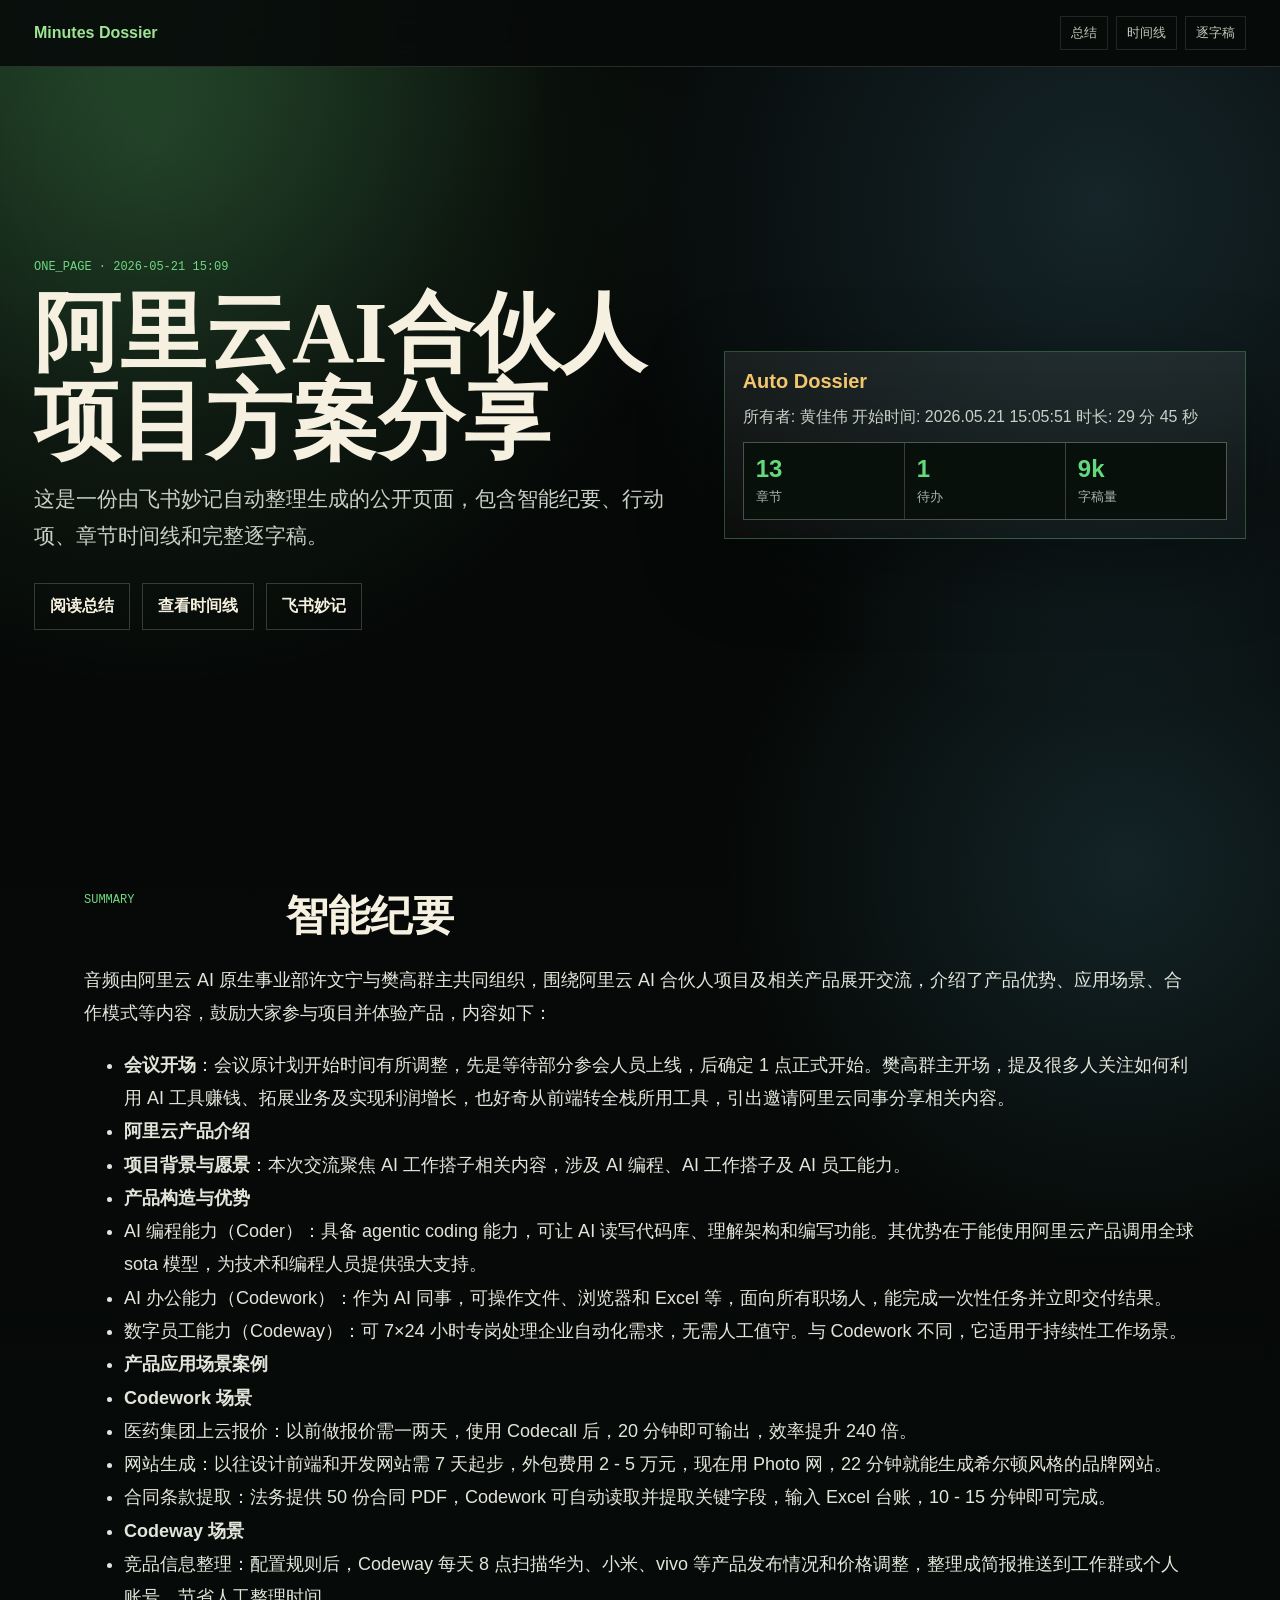
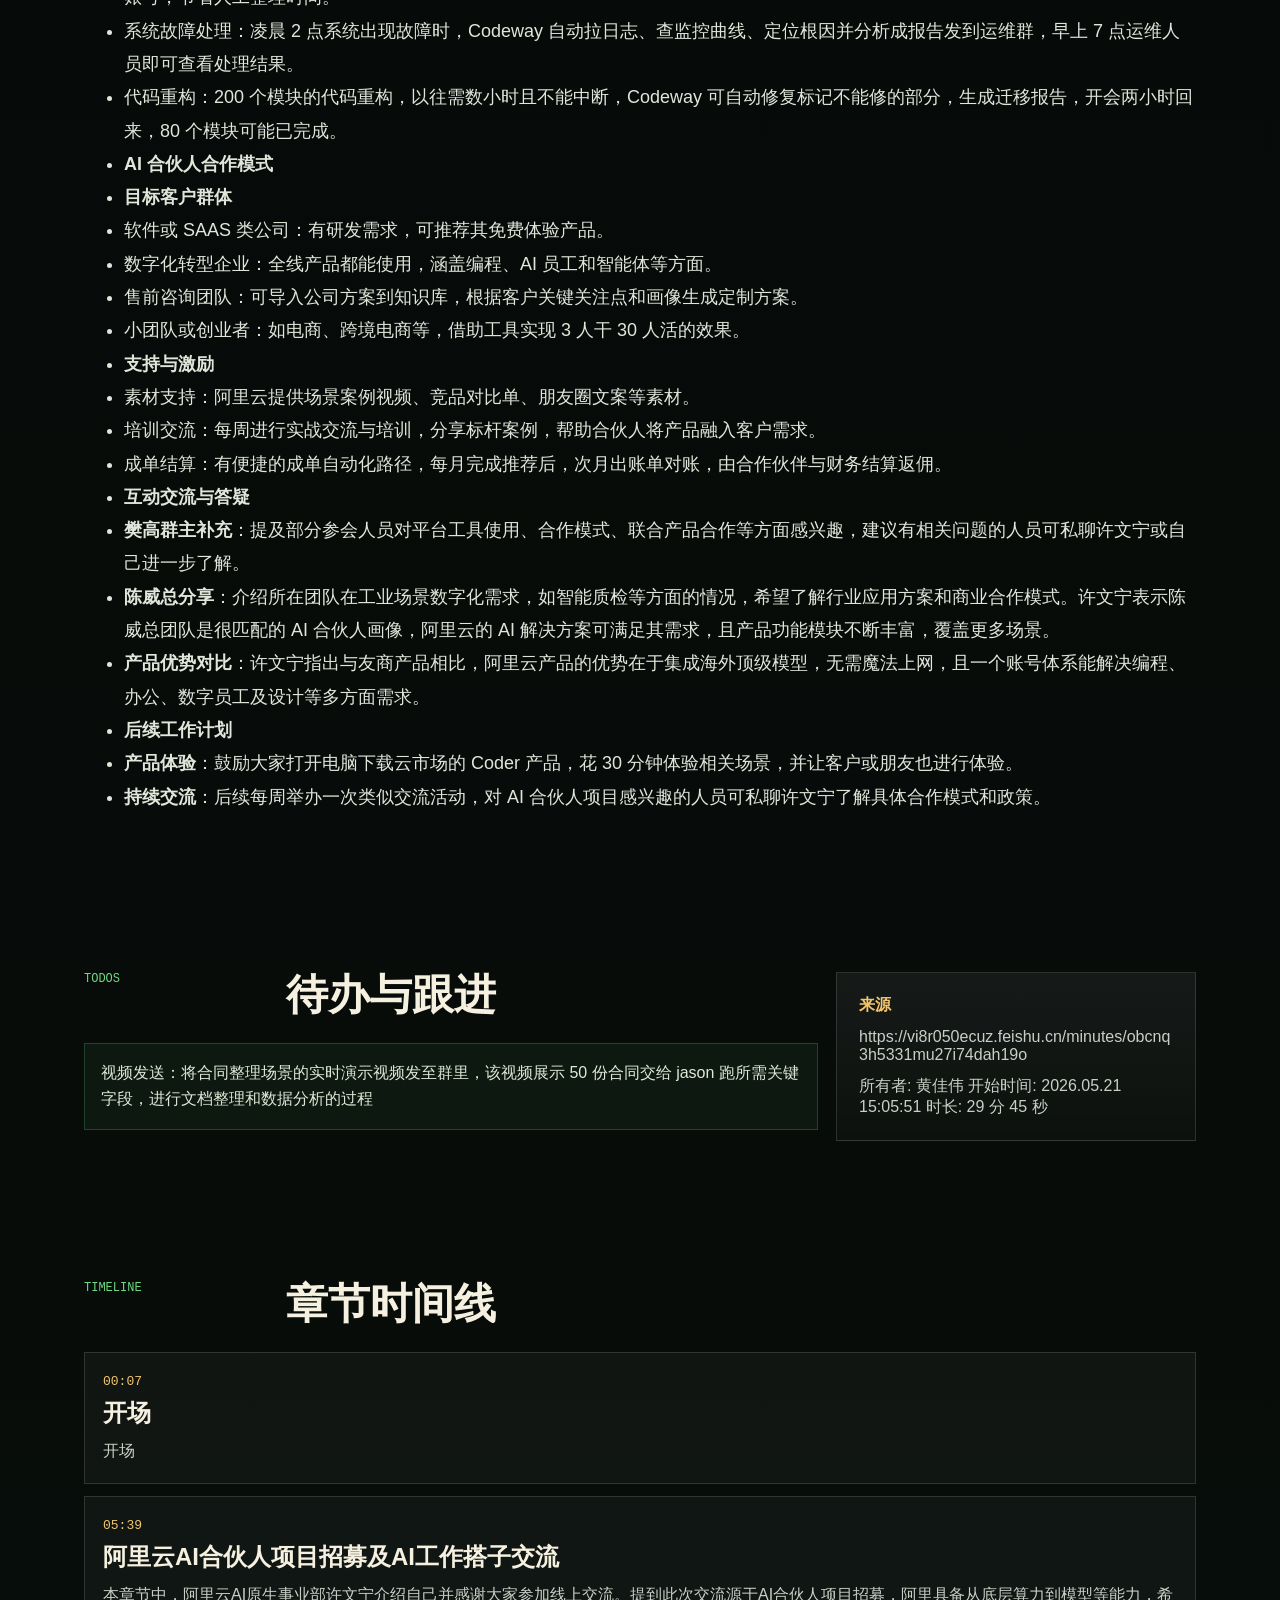
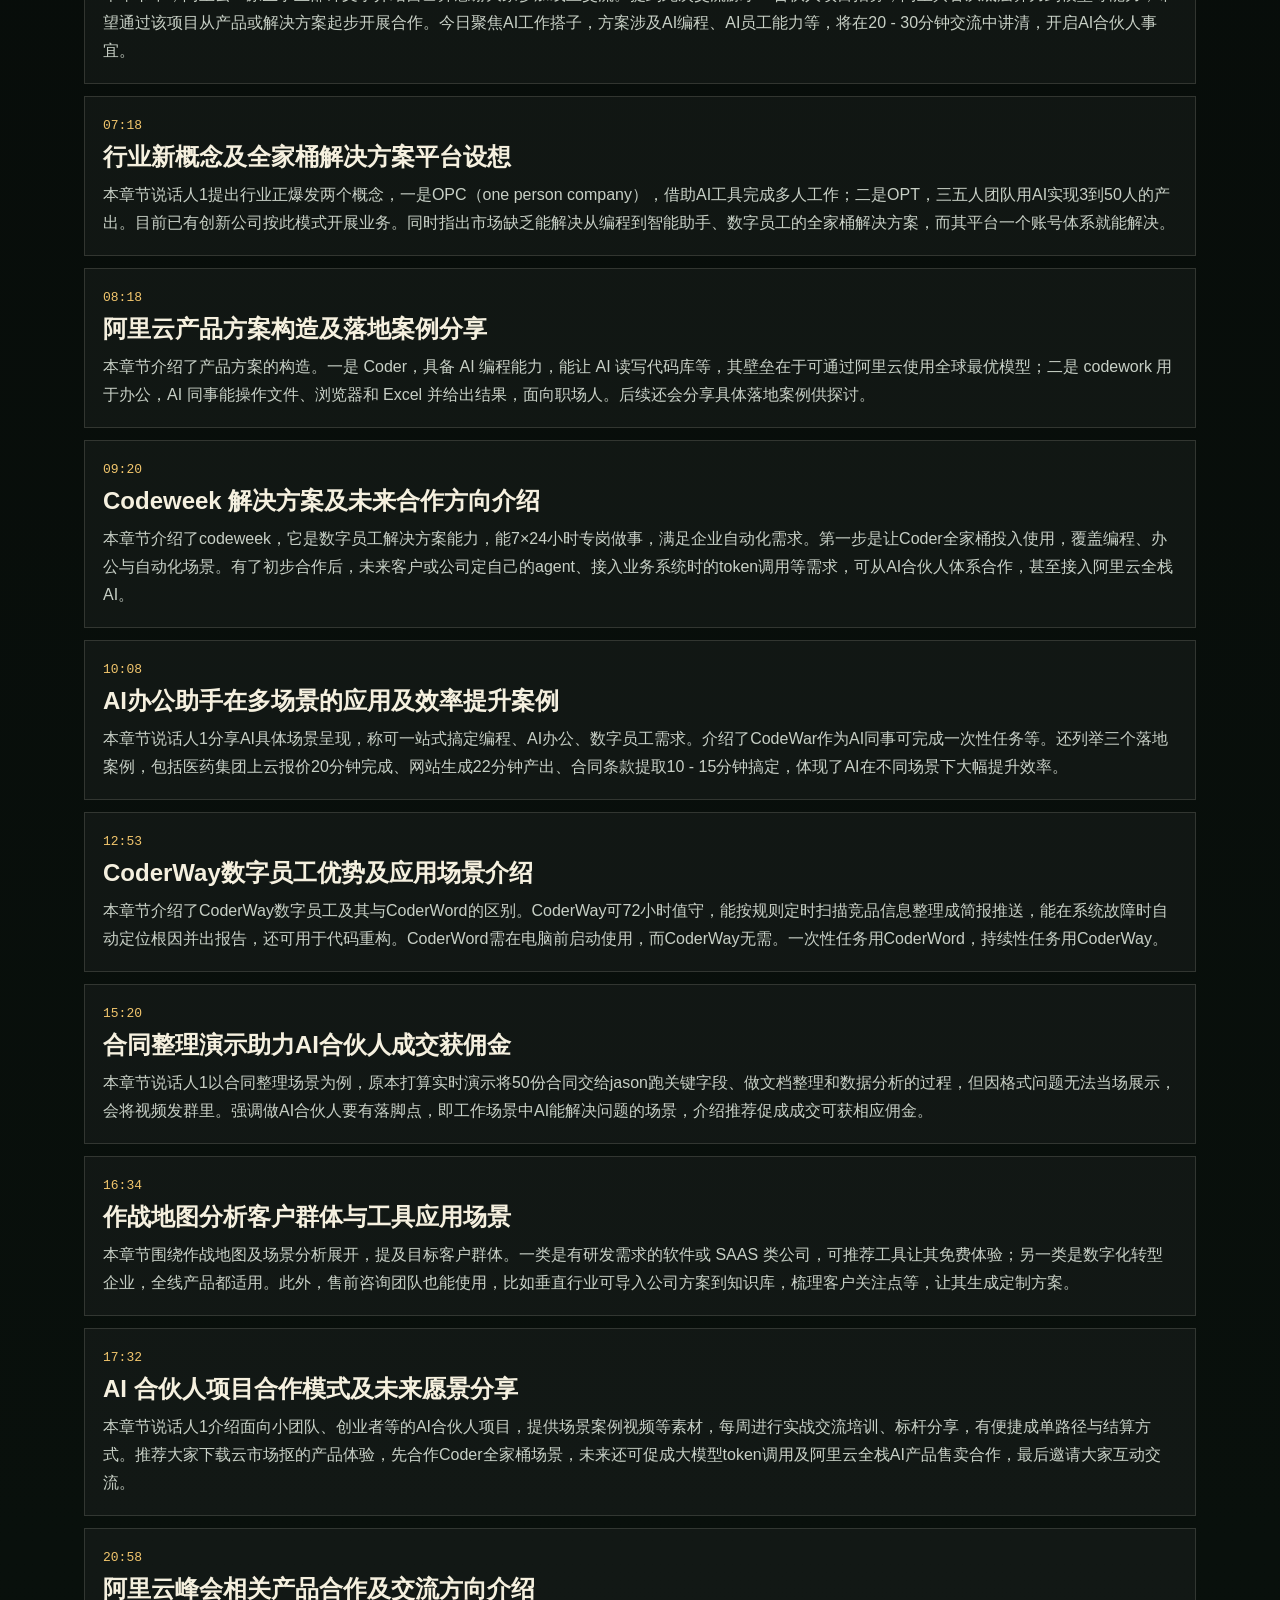
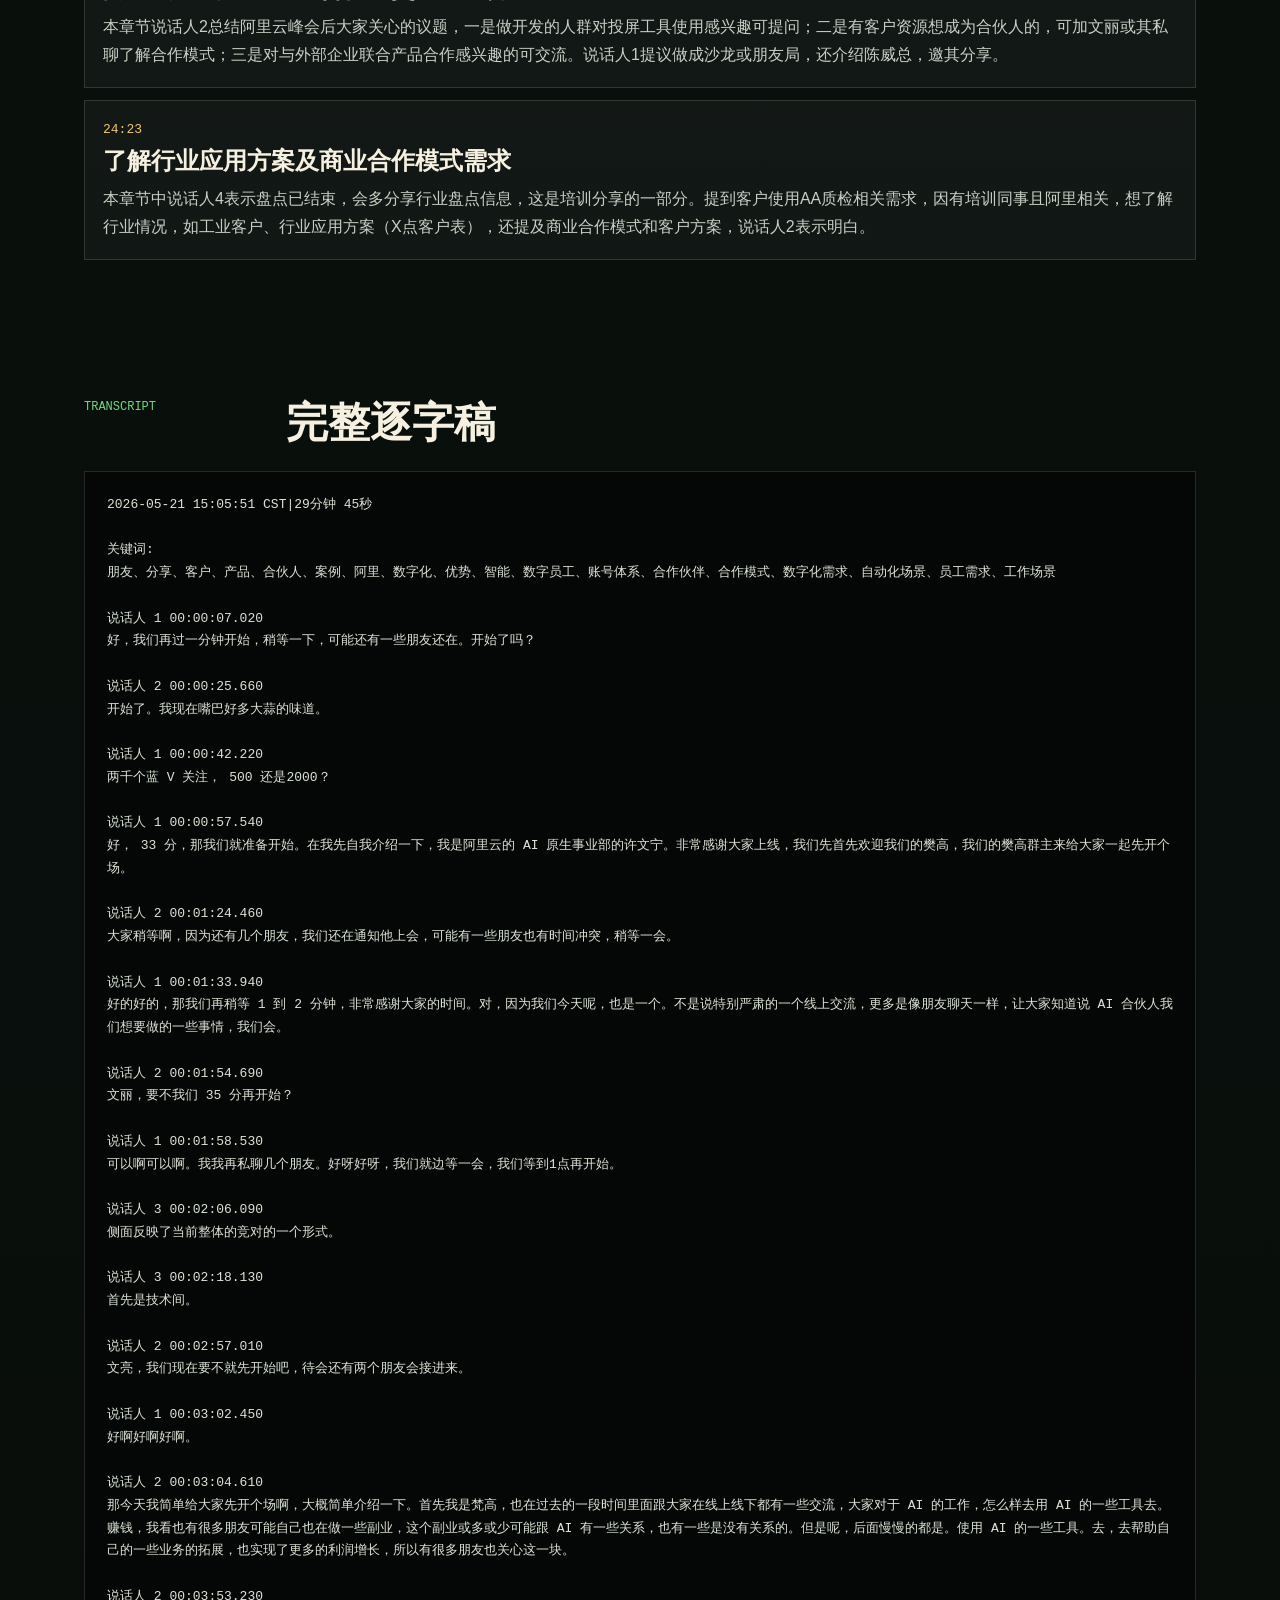
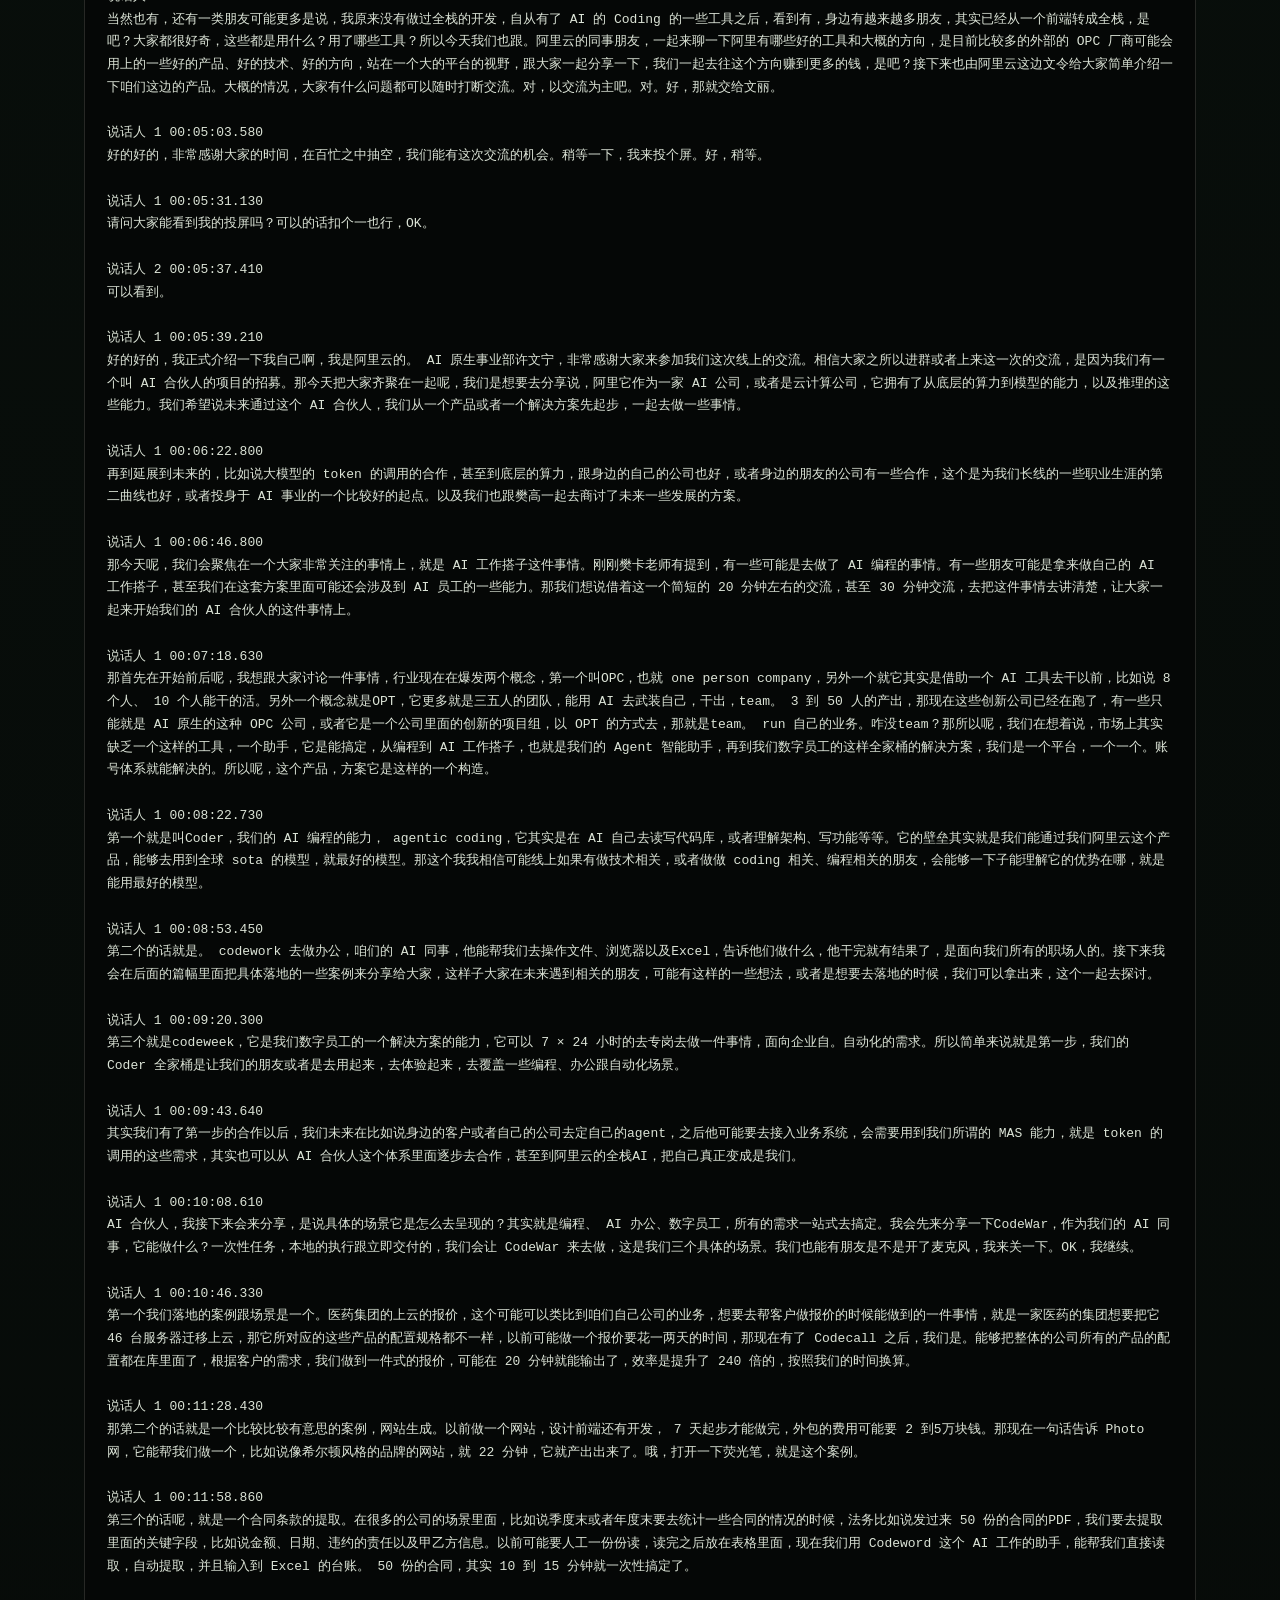
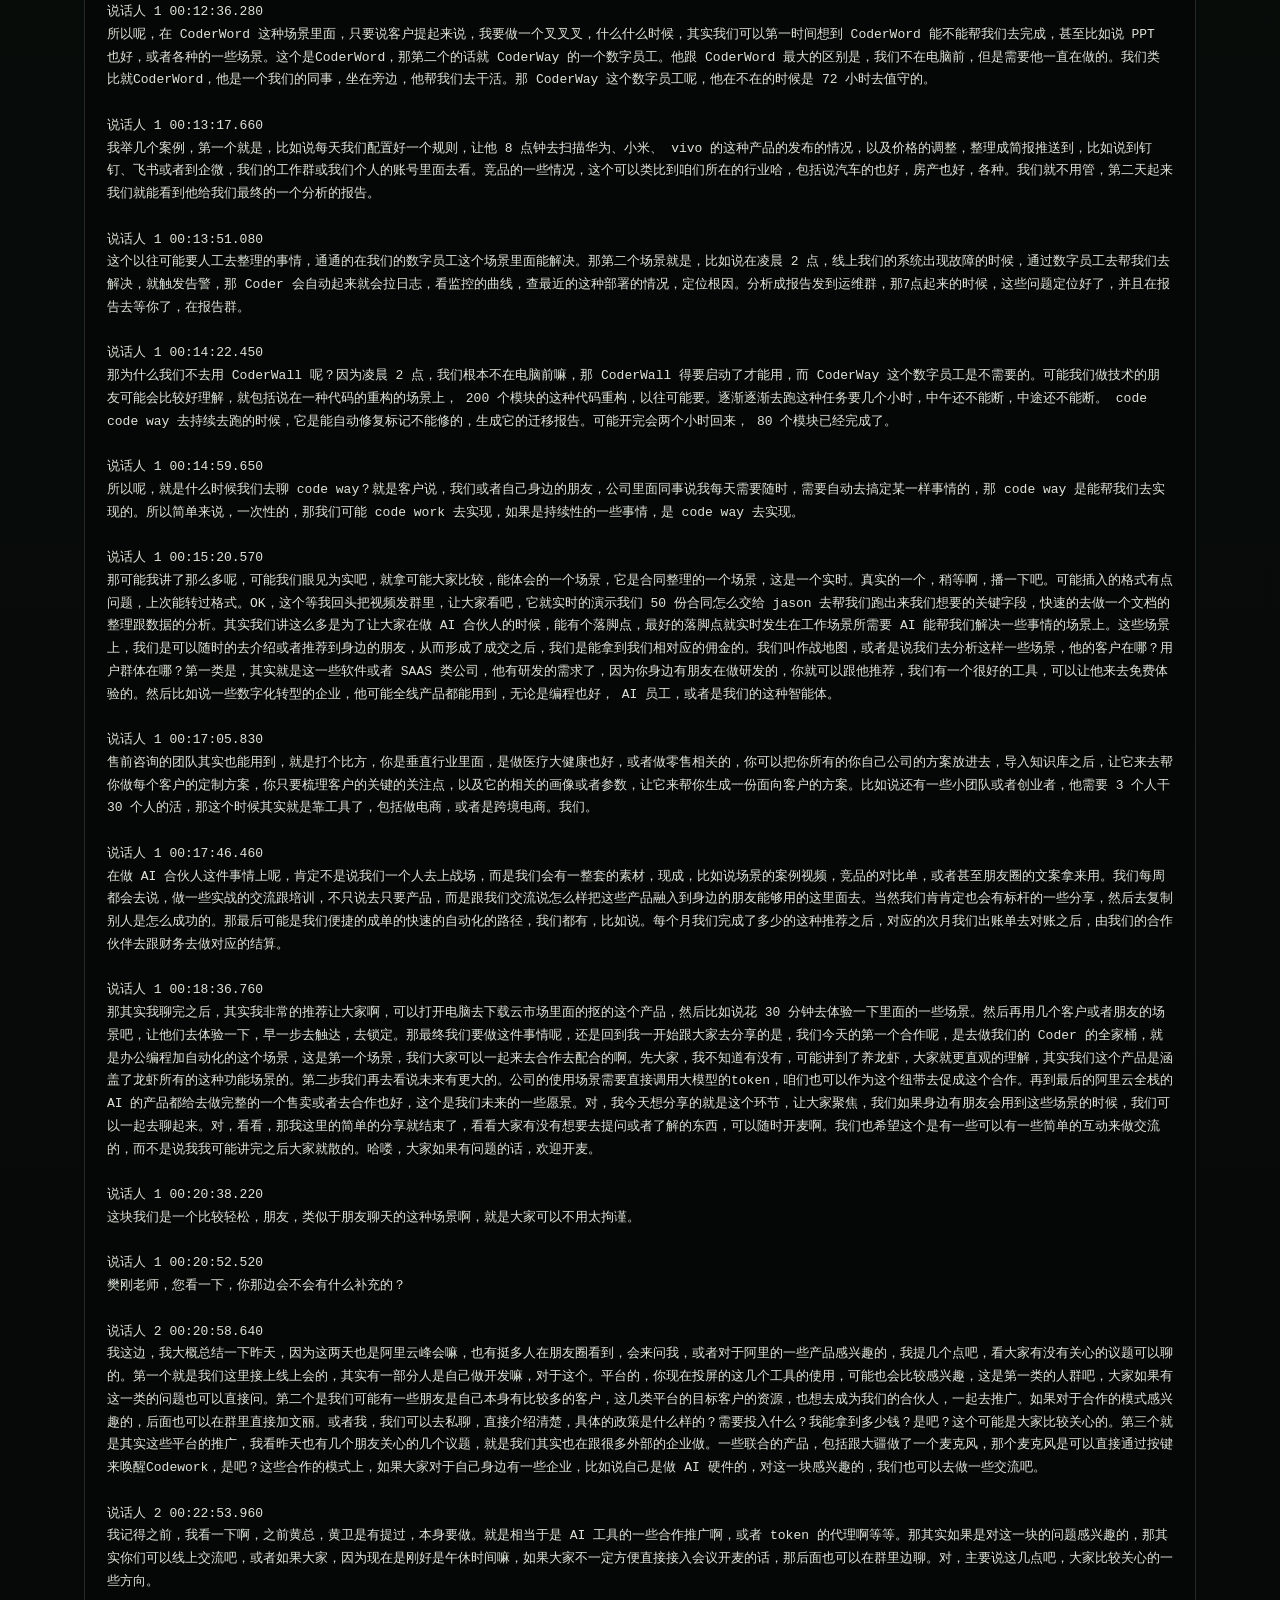
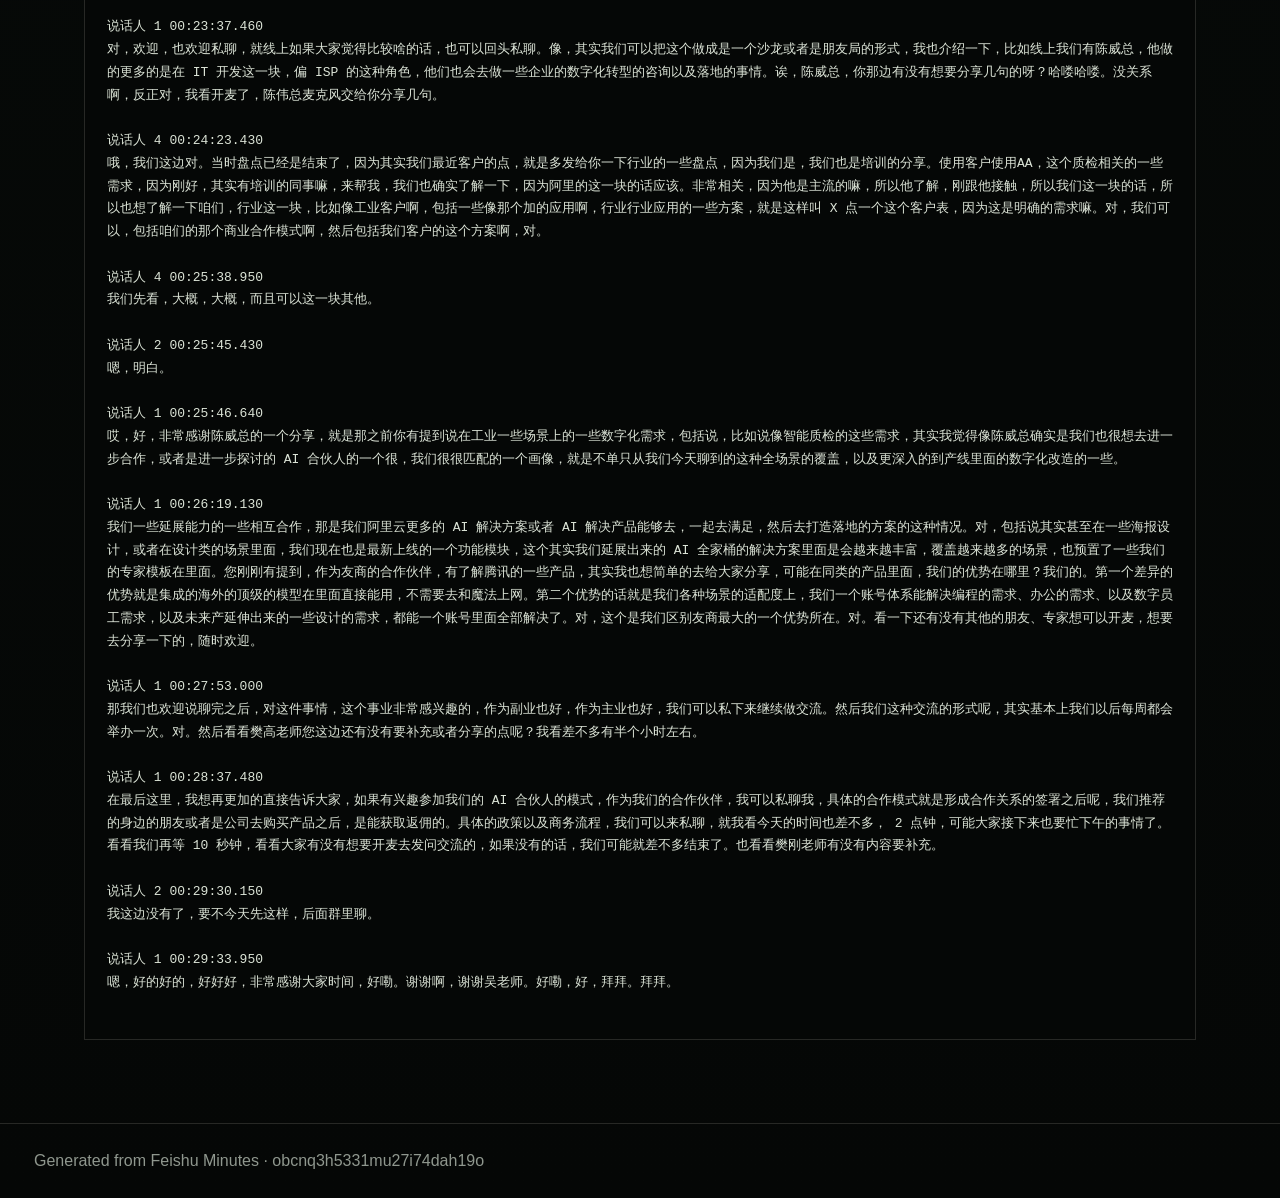
==== commit 04351a4e: "Build Feishu minutes page" ====
--- a/docs/index.html
+++ b/docs/index.html
@@ -7,20 +7,35 @@
   <meta name="description" content="阿里云AI合伙人项目方案分享 飞书妙记自动公开整理页">
   <link rel="stylesheet" href="assets.css">
 </head>
-<body>
+<body class="template-one-page">
+  
   <header class="topbar">
     <a class="brand" href="index.html">Minutes Dossier</a>
     <nav><a href="#summary">总结</a><a href="#timeline">时间线</a><a href="#transcript">逐字稿</a></nav>
   </header>
   <main>
     <section class="hero">
-      <p class="eyebrow">one_page · 2026-05-21 15:09</p>
-      <h1>阿里云AI合伙人项目方案分享</h1>
-      <p class="lede">这是一份由飞书妙记自动整理生成的公开页面，包含智能纪要、行动项、章节时间线和完整逐字稿。</p>
-      <div class="hero-actions">
-        <a href="#summary">阅读总结</a>
-        <a href="#timeline">查看时间线</a>
-        <a href="https://vi8r050ecuz.feishu.cn/minutes/obcnq3h5331mu27i74dah19o" target="_blank" rel="noopener noreferrer">飞书妙记</a>
+      <div class="hero-grid">
+        <div>
+          <p class="eyebrow">one_page · 2026-05-21 15:09</p>
+          <h1>阿里云AI合伙人项目方案分享</h1>
+          <p class="lede">这是一份由飞书妙记自动整理生成的公开页面，包含智能纪要、行动项、章节时间线和完整逐字稿。</p>
+          <div class="hero-actions">
+            <a href="#summary">阅读总结</a>
+            <a href="#timeline">查看时间线</a>
+            <a href="https://vi8r050ecuz.feishu.cn/minutes/obcnq3h5331mu27i74dah19o" target="_blank" rel="noopener noreferrer">飞书妙记</a>
+          </div>
+        </div>
+        <aside class="hero-panel">
+          <b>Auto Dossier</b>
+          <span>所有者: 黄佳伟 开始时间: 2026.05.21 15:05:51 时长: 29 分 45 秒</span>
+          
+          <div class="signal-strip">
+            <span><b>13</b>章节</span>
+            <span><b>1</b>待办</span>
+            <span><b>9k</b>字稿量</span>
+          </div>
+        </aside>
       </div>
     </section>
     <section class="section" id="summary">
@@ -245,5 +260,6 @@
         </section>
   </main>
   <footer>Generated from Feishu Minutes · obcnq3h5331mu27i74dah19o</footer>
+  
 </body>
 </html>
--- a/docs/assets.css
+++ b/docs/assets.css
@@ -1,2 +1,2 @@
 
-*{box-sizing:border-box}html{scroll-behavior:smooth}body{margin:0;background:#080b0a;color:#f5f0df;font-family:"Avenir Next","PingFang SC",sans-serif;letter-spacing:0;overflow-x:hidden}a{color:inherit;overflow-wrap:anywhere}p,h1,h2,h3{margin:0}.topbar{position:sticky;top:0;z-index:5;display:flex;justify-content:space-between;align-items:center;gap:16px;padding:16px 34px;border-bottom:1px solid rgba(245,240,223,.14);background:rgba(8,11,10,.82);backdrop-filter:blur(18px)}.brand{text-decoration:none;font-weight:900;color:#9ee493}.topbar nav{display:flex;gap:8px;flex-wrap:wrap}.topbar nav a{text-decoration:none;color:#c3c8b8;border:1px solid rgba(245,240,223,.12);padding:7px 10px;font-size:13px}.hero{min-height:76vh;display:grid;align-content:center;padding:76px 34px;background:radial-gradient(circle at 12% 10%,rgba(111,216,128,.18),transparent 34rem),radial-gradient(circle at 86% 18%,rgba(104,192,221,.16),transparent 32rem)}.hero.small{min-height:auto;padding-bottom:36px}.eyebrow,.section-head p{font-family:Menlo,Consolas,monospace;color:#6fd880;text-transform:uppercase;font-size:12px}.hero h1{max-width:1000px;font-family:Georgia,"Songti SC",serif;font-size:clamp(42px,8vw,86px);line-height:1.02;margin:16px 0}.lede{max-width:800px;color:#c8d0c6;font-size:21px;line-height:1.75}.hero-actions{display:flex;gap:12px;flex-wrap:wrap;margin-top:28px}.hero-actions a{border:1px solid rgba(245,240,223,.2);padding:12px 15px;text-decoration:none;font-weight:900}.section{padding:70px 34px;max-width:1180px;margin:0 auto;min-width:0}.section-head{display:grid;grid-template-columns:180px minmax(0,1fr);gap:22px;margin-bottom:24px}.section-head h2{font-family:Georgia,"Songti SC",serif;font-size:42px;line-height:1.12}.prose{font-size:18px;line-height:1.85;color:#e2e5da;overflow-wrap:anywhere}.prose p,.prose ul{margin:0 0 18px}.split{display:grid;grid-template-columns:minmax(0,1fr) minmax(0,360px);gap:18px}.source-card{border:1px solid rgba(245,240,223,.14);background:linear-gradient(180deg,rgba(255,255,255,.06),rgba(255,255,255,.02));padding:22px;display:grid;gap:12px;color:#c8d0c6;min-width:0;overflow-wrap:anywhere}.source-card.wide{margin-bottom:18px}.source-card b{color:#f2c66d}.todo-list{margin:0;padding:0;list-style:none;display:grid;gap:10px}.todo-list li,.empty{border:1px solid rgba(111,216,128,.22);background:rgba(111,216,128,.06);padding:16px;line-height:1.65;color:#dfe9d8;overflow-wrap:anywhere}.timeline{display:grid;gap:12px}.timeline article{border:1px solid rgba(245,240,223,.14);background:rgba(255,255,255,.035);padding:18px;min-width:0;overflow-wrap:anywhere}.timeline span{font-family:Menlo,Consolas,monospace;color:#f2c66d;font-size:13px}.timeline h3{font-size:24px;margin:8px 0}.timeline p{color:#c8d0c6;line-height:1.75}.transcript{white-space:pre-wrap;word-break:break-word;overflow-wrap:anywhere;border:1px solid rgba(245,240,223,.14);background:#050706;padding:22px;line-height:1.75;color:#dce4d7;max-height:none;overflow:auto;max-width:100%}footer{padding:28px 34px;border-top:1px solid rgba(245,240,223,.14);color:#8f978e;overflow-wrap:anywhere}@media(max-width:780px){.topbar{position:static;align-items:flex-start;flex-direction:column;padding:16px 20px}.hero,.section,footer{padding-left:20px;padding-right:20px}.section-head,.split{grid-template-columns:1fr}.section-head h2{font-size:32px}.lede{font-size:18px}}
+*{box-sizing:border-box}html{scroll-behavior:smooth}body{margin:0;background:#080b0a;color:#f5f0df;font-family:"Avenir Next","PingFang SC",sans-serif;letter-spacing:0;overflow-x:hidden}a{color:inherit;overflow-wrap:anywhere}p,h1,h2,h3{margin:0}.template-one-page{background:radial-gradient(circle at 10% 0%,rgba(101,215,124,.18),transparent 430px),radial-gradient(circle at 88% 8%,rgba(102,201,232,.14),transparent 400px),linear-gradient(180deg,#050706 0%,#09100c 44%,#050706 100%)}.topbar{position:sticky;top:0;z-index:5;display:flex;justify-content:space-between;align-items:center;gap:16px;padding:16px 34px;border-bottom:1px solid rgba(245,240,223,.14);background:rgba(8,11,10,.82);backdrop-filter:blur(18px)}.brand{text-decoration:none;font-weight:900;color:#9ee493}.topbar nav{display:flex;gap:8px;flex-wrap:wrap}.topbar nav a{text-decoration:none;color:#c3c8b8;border:1px solid rgba(245,240,223,.12);padding:7px 10px;font-size:13px}.hero{min-height:76vh;display:grid;align-content:center;padding:76px 34px;background:radial-gradient(circle at 12% 10%,rgba(111,216,128,.18),transparent 34rem),radial-gradient(circle at 86% 18%,rgba(104,192,221,.16),transparent 32rem)}.template-one-page .hero{min-height:84vh}.hero-grid{display:grid;grid-template-columns:minmax(0,.95fr) minmax(320px,.75fr);gap:28px;align-items:center;max-width:1240px;width:100%;margin:0 auto}.hero.small{min-height:auto;padding-bottom:36px}.eyebrow,.section-head p{font-family:Menlo,Consolas,monospace;color:#6fd880;text-transform:uppercase;font-size:12px}.hero h1{max-width:1000px;font-family:Georgia,"Songti SC",serif;font-size:clamp(42px,8vw,86px);line-height:1.02;margin:16px 0}.lede{max-width:800px;color:#c8d0c6;font-size:21px;line-height:1.75}.hero-actions{display:flex;gap:12px;flex-wrap:wrap;margin-top:28px}.hero-actions a{border:1px solid rgba(245,240,223,.2);padding:12px 15px;text-decoration:none;font-weight:900}.hero-panel{border:1px solid rgba(111,216,128,.3);background:linear-gradient(180deg,rgba(255,255,255,.07),rgba(255,255,255,.02));box-shadow:0 24px 80px rgba(0,0,0,.35);padding:18px;display:grid;gap:14px;color:#c8d0c6}.hero-panel>b{color:#f2c66d;font-size:20px}.signal-strip{display:grid;grid-template-columns:repeat(3,1fr);gap:1px;background:rgba(245,240,223,.16);border:1px solid rgba(245,240,223,.12)}.signal-strip span{display:grid;gap:4px;background:#07100b;padding:12px;min-height:76px;color:#a9b6ad;font-size:13px}.signal-strip b{color:#65d77c;font-size:24px}.section{padding:70px 34px;max-width:1180px;margin:0 auto;min-width:0}.section-head{display:grid;grid-template-columns:180px minmax(0,1fr);gap:22px;margin-bottom:24px}.section-head h2{font-family:Georgia,"Songti SC",serif;font-size:42px;line-height:1.12}.prose{font-size:18px;line-height:1.85;color:#e2e5da;overflow-wrap:anywhere}.prose p,.prose ul{margin:0 0 18px}.split{display:grid;grid-template-columns:minmax(0,1fr) minmax(0,360px);gap:18px}.source-card{border:1px solid rgba(245,240,223,.14);background:linear-gradient(180deg,rgba(255,255,255,.06),rgba(255,255,255,.02));padding:22px;display:grid;gap:12px;color:#c8d0c6;min-width:0;overflow-wrap:anywhere}.source-card.wide{margin-bottom:18px}.source-card b{color:#f2c66d}.todo-list{margin:0;padding:0;list-style:none;display:grid;gap:10px}.todo-list li,.empty{border:1px solid rgba(111,216,128,.22);background:rgba(111,216,128,.06);padding:16px;line-height:1.65;color:#dfe9d8;overflow-wrap:anywhere}.timeline{display:grid;gap:12px}.timeline article{border:1px solid rgba(245,240,223,.14);background:rgba(255,255,255,.035);padding:18px;min-width:0;overflow-wrap:anywhere}.timeline span{font-family:Menlo,Consolas,monospace;color:#f2c66d;font-size:13px}.timeline h3{font-size:24px;margin:8px 0}.timeline p{color:#c8d0c6;line-height:1.75}.transcript{white-space:pre-wrap;word-break:break-word;overflow-wrap:anywhere;border:1px solid rgba(245,240,223,.14);background:#050706;padding:22px;line-height:1.75;color:#dce4d7;max-height:none;overflow:auto;max-width:100%}footer{padding:28px 34px;border-top:1px solid rgba(245,240,223,.14);color:#8f978e;overflow-wrap:anywhere}.template-wiki{background:radial-gradient(circle at 8% 0%,rgba(169,212,110,.16),transparent 32rem),radial-gradient(circle at 92% 10%,rgba(105,201,189,.16),transparent 30rem),linear-gradient(180deg,#10120f,#11140f 45%,#0d0f0c);font-family:"Noto Sans SC","Avenir Next","PingFang SC",sans-serif}.wiki-app{display:grid;grid-template-columns:320px minmax(0,1fr);min-height:100vh}.wiki-sidebar{position:sticky;top:0;height:100vh;overflow:auto;padding:22px 18px;border-right:1px solid rgba(244,240,223,.14);background:rgba(13,16,12,.92);backdrop-filter:blur(24px);z-index:8}.wiki-brand-mark{width:42px;height:42px;border-radius:8px;background:linear-gradient(135deg,#a9d46e,#69c9bd);display:grid;place-items:center;color:#10120f;font-weight:900;box-shadow:0 18px 40px rgba(105,201,189,.18);margin-bottom:12px}.wiki-sidebar h2{font-size:20px;line-height:1.25;margin-bottom:10px}.wiki-sidebar p{color:#aaa78f;font-size:13px;line-height:1.7;margin-bottom:14px}.wiki-search{height:42px;border-radius:8px;border:1px solid rgba(244,240,223,.14);background:#0e100d;color:#aaa78f;display:flex;align-items:center;padding:0 12px;margin-bottom:14px}.wiki-sidebar nav{display:grid;gap:4px}.wiki-sidebar nav a{text-decoration:none;color:#aaa78f;padding:8px 10px;border-radius:7px;font-size:14px}.wiki-sidebar nav a:hover{background:rgba(255,255,255,.04);color:#f4f0df}.wiki-content{min-width:0}.template-wiki .topbar{height:60px;background:rgba(16,18,15,.74)}.template-wiki .hero{min-height:calc(100vh - 110px);padding-top:34px;padding-bottom:44px}.template-wiki .hero h1{font-family:Georgia,"Songti SC",serif;font-size:clamp(42px,7vw,92px)}@media(max-width:980px){.wiki-app{display:block}.wiki-sidebar{position:relative;height:auto}.hero-grid{grid-template-columns:1fr}.hero-panel{order:-1}}@media(max-width:780px){.topbar{position:static;align-items:flex-start;flex-direction:column;padding:16px 20px}.hero,.section,footer{padding-left:20px;padding-right:20px}.section-head,.split,.signal-strip{grid-template-columns:1fr}.section-head h2{font-size:32px}.lede{font-size:18px}}
